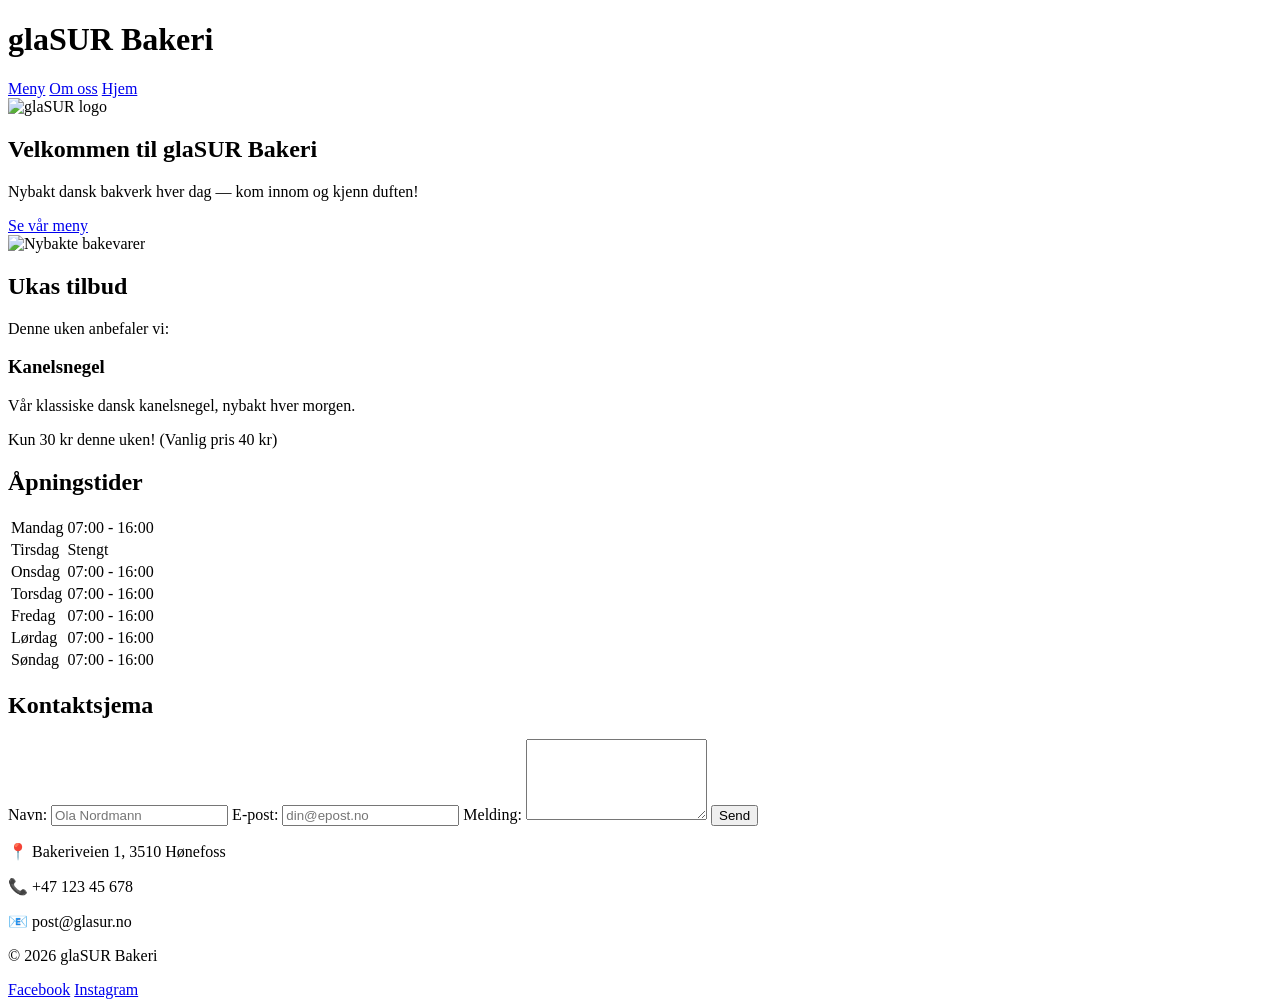
==== index.html @ 5b85337c "Add files via upload" ====
<!DOCTYPE html>
<html>
<head>
  <meta charset="UTF-8">
  <title>glaSUR</title>
  <link rel="stylesheet" href="CSS/style.css">
</head>
<body>
  <header>
  <h1>glaSUR Bakeri</h1>
  <nav>
    <a href="Meny.html">Meny</a>
    <a href="OmOss.html">Om oss</a>
    <a href="index.html">Hjem</a>
  </nav>
  </header>
  <main>
  <section class="hero">
  <img src="Bilder/glasur(1).png" alt="glaSUR logo">
  <h2>Velkommen til glaSUR Bakeri</h2>
  <p>Nybakt dansk bakverk hver dag — kom innom og kjenn duften!</p>
  <a href="Meny.html" class="knapp">Se vår meny</a>
</section>

<section class="forsidebilde">
  <img src="Bilder/glasur bakevarer.jpg" alt="Nybakte bakevarer">
</section>
  <h2>Ukas tilbud</h2>
  <p>Denne uken anbefaler vi:</p>
  
  <div class="tilbud-kort">
    <h3>Kanelsnegel</h3>
    <p>Vår klassiske dansk kanelsnegel, nybakt hver morgen.</p>
    <p class="pris">Kun 30 kr denne uken! (Vanlig pris 40 kr)</p>
  </div>
</section>
  <section>
  <h2>Åpningstider</h2>
  <table class="apningstider">
    <tr><td>Mandag</td><td>07:00 - 16:00</td></tr>
    <tr><td>Tirsdag</td><td>Stengt</td></tr>
    <tr><td>Onsdag</td><td>07:00 - 16:00</td></tr>
    <tr><td>Torsdag</td><td>07:00 - 16:00</td></tr>
    <tr><td>Fredag</td><td>07:00 - 16:00</td></tr>
    <tr><td>Lørdag</td><td>07:00 - 16:00</td></tr>
    <tr><td>Søndag</td><td>07:00 - 16:00</td></tr>
  </table>
</section>
    <section>
      <h2>Kontaktsjema</h2>
  <form action="https://formsubmit.co/oskar.aaserud@gmail.com" method="POST">
    <input type="hidden" name="_subject" value="Ny melding fra glaSUR-nettsiden">
    <input type="hidden" name="_captcha" value="false">

    <label for="navn">Navn:</label>
    <input type="text" id="navn" name="Navn" placeholder="Ola Nordmann" required>

    <label for="epost">E-post:</label>
    <input type="email" id="epost" name="E-post" placeholder="din@epost.no" required>

    <label for="melding">Melding:</label>
    <textarea id="melding" name="Melding" rows="5" required></textarea>

    <button type="submit">Send</button>
  </form>
    </section>
 </main>
 <footer>
  <p>📍 Bakeriveien 1, 3510 Hønefoss</p>
  <p>📞 +47 123 45 678</p>
  <p>📧 post@glasur.no</p>
  <p>© 2026 glaSUR Bakeri</p>
  <a href="https://facebook.com/glasur" target="_blank">Facebook</a>
<a href="https://instagram.com/glasur" target="_blank">Instagram</a>
</footer>
</body>
</html>
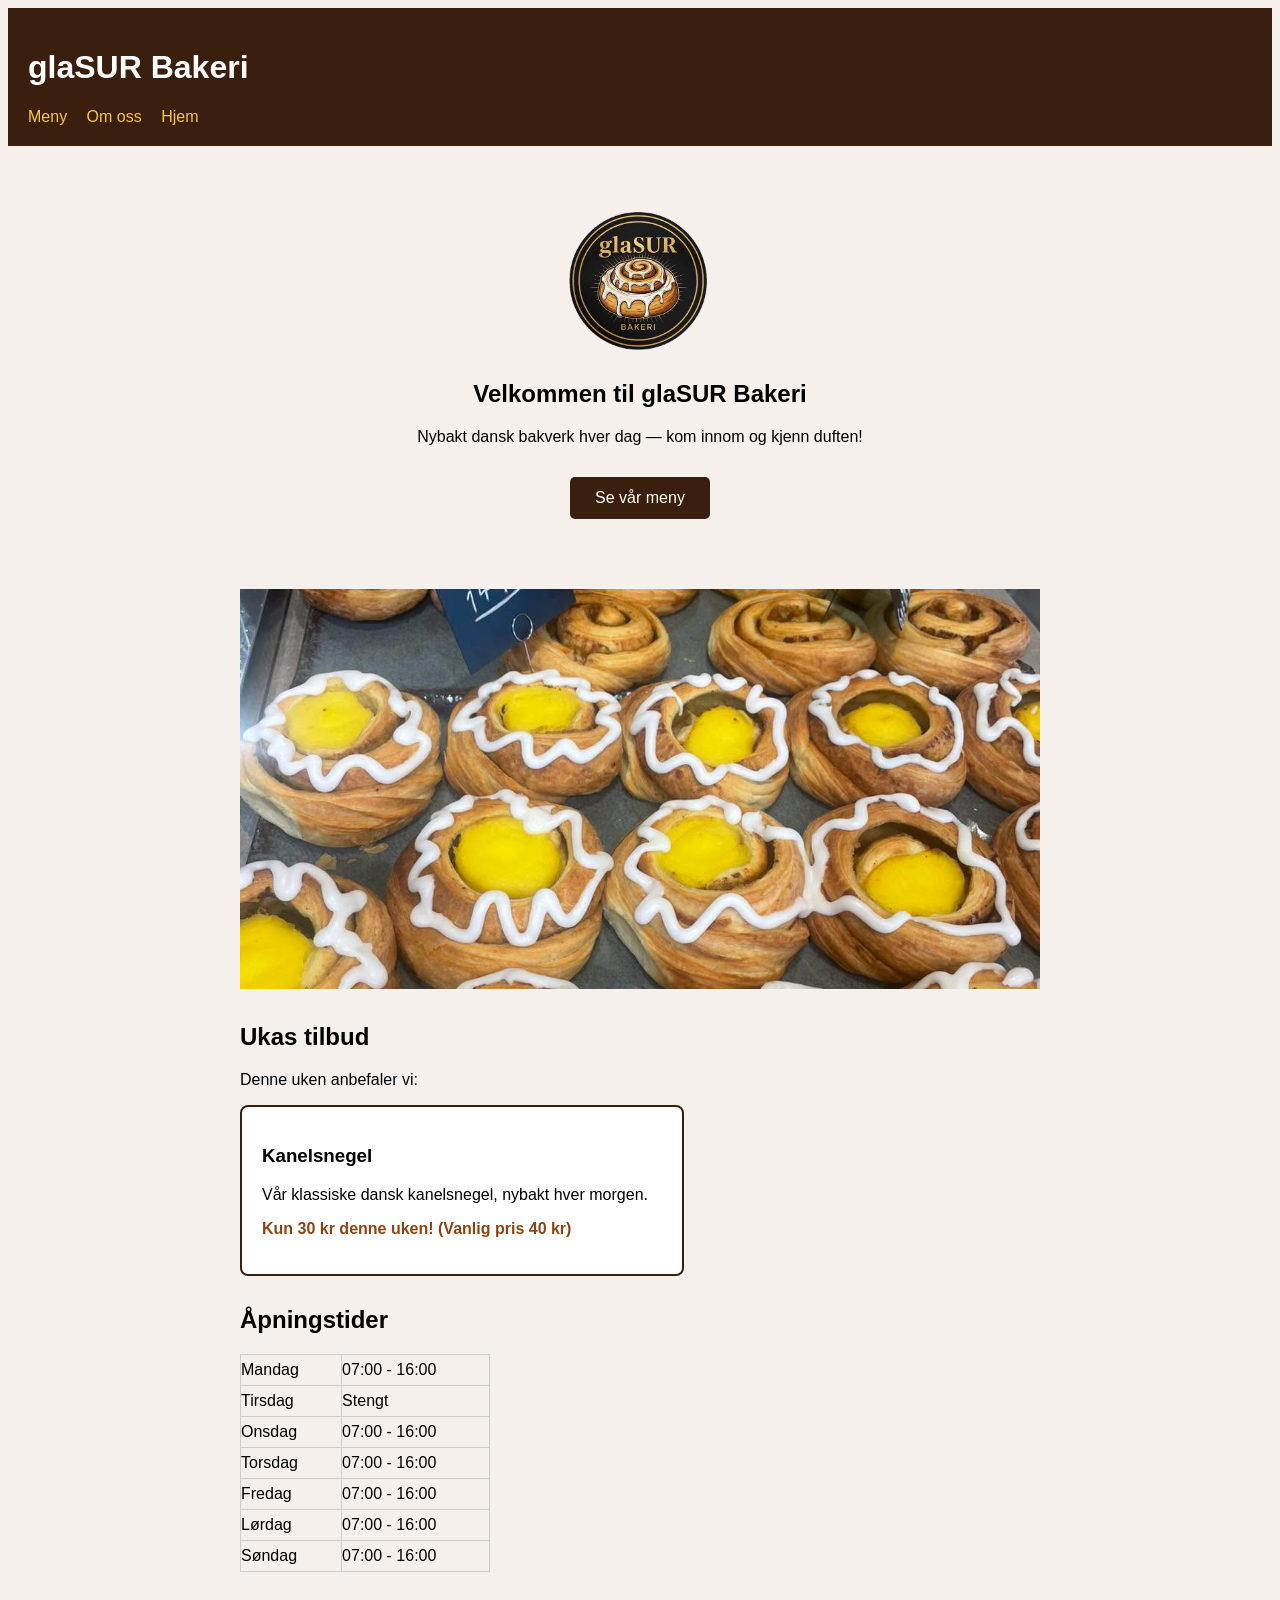
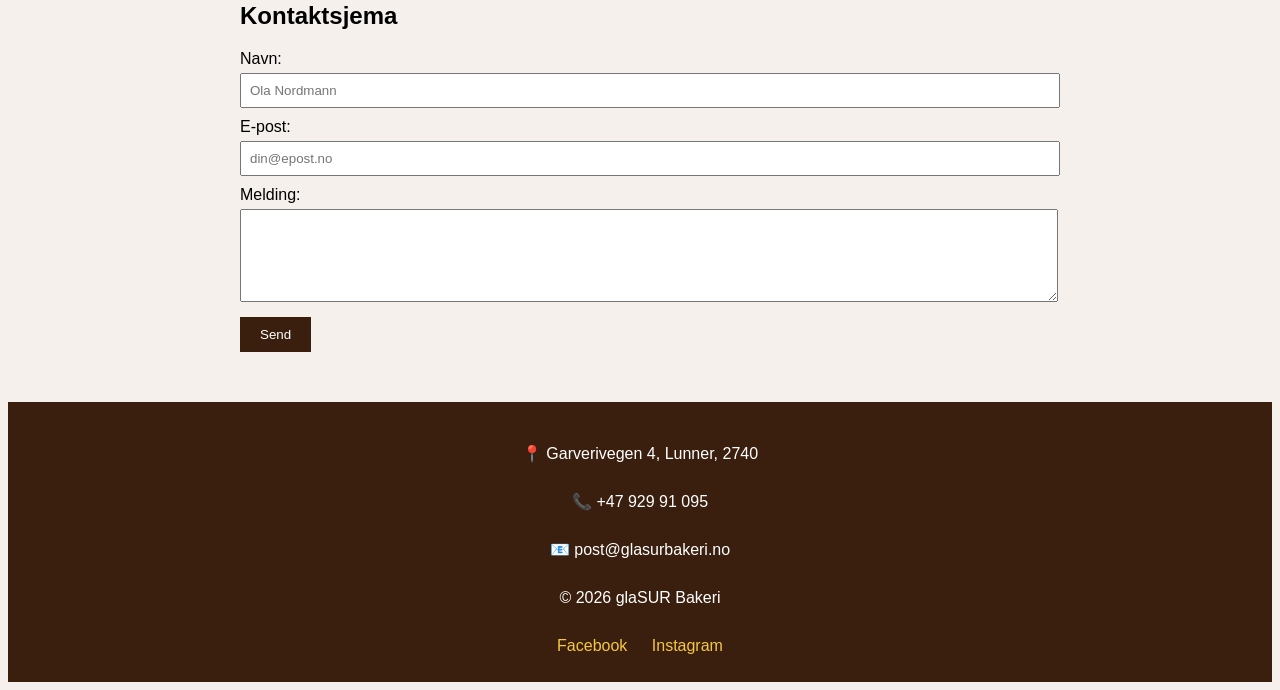
==== commit 0a8facae: "Fiks ugyldig HTML, legg til lang/meta description, rydd opp bildenavn Retter ubalanserte section-tag" ====
--- a/index.html
+++ b/index.html
@@ -1,7 +1,9 @@
 <!DOCTYPE html>
-<html>
+<html lang="no">
 <head>
   <meta charset="UTF-8">
+  <meta name="viewport" content="width=device-width, initial-scale=1.0">
+  <meta name="description" content="glaSUR Bakeri i Lunner tilbyr nybakt dansk bakverk hver dag. Se vår meny, ukas tilbud og åpningstider.">
   <title>glaSUR</title>
   <link rel="stylesheet" href="CSS/style.css">
 </head>
@@ -16,18 +18,20 @@
   </header>
   <main>
   <section class="hero">
-  <img src="Bilder/glasur(1).png" alt="glaSUR logo">
+  <img src="Bilder/glasur-logo.png" alt="glaSUR logo">
   <h2>Velkommen til glaSUR Bakeri</h2>
   <p>Nybakt dansk bakverk hver dag — kom innom og kjenn duften!</p>
   <a href="Meny.html" class="knapp">Se vår meny</a>
 </section>
 
 <section class="forsidebilde">
-  <img src="Bilder/glasur bakevarer.jpg" alt="Nybakte bakevarer">
+  <img src="Bilder/glasur-bakevarer.jpg" alt="Nybakte bakevarer">
 </section>
+
+<section>
   <h2>Ukas tilbud</h2>
   <p>Denne uken anbefaler vi:</p>
-  
+
   <div class="tilbud-kort">
     <h3>Kanelsnegel</h3>
     <p>Vår klassiske dansk kanelsnegel, nybakt hver morgen.</p>
@@ -37,13 +41,13 @@
   <section>
   <h2>Åpningstider</h2>
   <table class="apningstider">
-    <tr><td>Mandag</td><td>07:00 - 16:00</td></tr>
-    <tr><td>Tirsdag</td><td>Stengt</td></tr>
-    <tr><td>Onsdag</td><td>07:00 - 16:00</td></tr>
-    <tr><td>Torsdag</td><td>07:00 - 16:00</td></tr>
-    <tr><td>Fredag</td><td>07:00 - 16:00</td></tr>
-    <tr><td>Lørdag</td><td>07:00 - 16:00</td></tr>
-    <tr><td>Søndag</td><td>07:00 - 16:00</td></tr>
+    <tr><th scope="row">Mandag</th><td>07:00 - 16:00</td></tr>
+    <tr><th scope="row">Tirsdag</th><td>Stengt</td></tr>
+    <tr><th scope="row">Onsdag</th><td>07:00 - 16:00</td></tr>
+    <tr><th scope="row">Torsdag</th><td>07:00 - 16:00</td></tr>
+    <tr><th scope="row">Fredag</th><td>07:00 - 16:00</td></tr>
+    <tr><th scope="row">Lørdag</th><td>07:00 - 16:00</td></tr>
+    <tr><th scope="row">Søndag</th><td>07:00 - 16:00</td></tr>
   </table>
 </section>
     <section>
@@ -51,6 +55,7 @@
   <form action="https://formsubmit.co/oskar.aaserud@gmail.com" method="POST">
     <input type="hidden" name="_subject" value="Ny melding fra glaSUR-nettsiden">
     <input type="hidden" name="_captcha" value="false">
+    <input type="hidden" name="_next" value="https://oskaraaserud-dev.github.io/glasur/takk.html">
 
     <label for="navn">Navn:</label>
     <input type="text" id="navn" name="Navn" placeholder="Ola Nordmann" required>
@@ -66,9 +71,9 @@
     </section>
  </main>
  <footer>
-  <p>📍 Bakeriveien 1, 3510 Hønefoss</p>
-  <p>📞 +47 123 45 678</p>
-  <p>📧 post@glasur.no</p>
+  <p>📍 Garverivegen 4, Lunner, 2740</p>
+  <p>📞 +47 929 91 095</p>
+  <p>📧 post@glasurbakeri.no</p>
   <p>© 2026 glaSUR Bakeri</p>
   <a href="https://facebook.com/glasur" target="_blank">Facebook</a>
 <a href="https://instagram.com/glasur" target="_blank">Instagram</a>
--- a/CSS/style.css
+++ b/CSS/style.css
@@ -0,0 +1,214 @@
+body {
+    background-color: #f5f0eb;
+    font-family: Arial, Helvetica, sans-serif;
+}
+
+h1 {
+    color: #8b4513
+}
+
+Header {
+    background-color: #3b1f0e;
+    color: white;
+    padding: 20px;
+}
+
+h1 {
+    color: white;
+}
+
+nav a {
+    color: #f5c842;
+    margin-right: 15px;
+    text-decoration: none;
+}
+
+main {
+    max-width: 800px;
+    margin: 0 auto;
+    padding: 20px;
+}
+
+table {
+    width: 100%;
+    border-collapse: collapse;
+}
+
+th, td {
+    border: 1px solid #ccc;
+    padding: 8px;
+    text-align: left;
+}
+
+th {
+    background-color: #3b1f0e;
+    color: white;
+}
+
+footer {
+    background-color: #3b1f0e;
+    color: white;
+    text-align: center;
+    padding: 15px;
+}
+
+section {
+    margin-bottom: 30px;
+}
+
+label {
+    display: block;
+    margin-top: 10px;
+}
+
+input, textarea {
+    display: block;
+    width: 100%;
+    padding: 8px;
+    margin-top: 5px;
+}
+
+button {
+    margin-top: 15px;
+    padding: 10px 20px;
+    background-color: #3b1f0e;
+    color: white;
+    border: none;
+    cursor: pointer;
+}
+
+a {
+    color: #f5c842;
+    text-decoration: none;
+}
+
+.tilbud-kort {
+  background-color: white;
+  border: 2px solid #3b1f0e;
+  border-radius: 8px;
+  padding: 20px;
+  max-width: 400px;
+}
+
+.pris {
+  color: #8B4513;
+  font-weight: bold;
+}
+
+.hero {
+  text-align: center;
+  padding: 40px 20px;
+}
+
+.hero img {
+  width: 150px;
+}
+
+.knapp {
+  display: inline-block;
+  margin-top: 15px;
+  padding: 12px 25px;
+  background-color: #3b1f0e;
+  color: white;
+  text-decoration: none;
+  border-radius: 5px;
+}
+
+.knapp:hover {
+  background-color: #8B4513;
+}
+
+.apningstider {
+  width: auto;
+  min-width: 250px;
+}
+
+.apningstider td,
+.apningstider th {
+  padding: 6px 20px 6px 0;
+  background-color: transparent;
+  color: inherit;
+  font-weight: normal;
+  text-align: left;
+}
+
+header {
+  position: sticky;
+  top: 0;
+  z-index: 100;
+}
+
+footer {
+  background-color: #3b1f0e;
+  color: white;
+  text-align: center;
+  padding: 20px;
+  line-height: 2;
+}
+
+footer a {
+  color: #f5c842;
+  text-decoration: none;
+  margin: 0 10px;
+}
+
+.forsidebilde img {
+  width: 100%;
+  max-height: 400px;
+  object-fit: cover;
+}
+
+.omoss-bilde {
+  width: 100%;
+  max-height: 350px;
+  object-fit: cover;
+  border-radius: 8px;
+  margin: 20px 0;
+}
+
+.meny-bilde {
+  width: 50px;
+  height: 50px;
+  object-fit: cover;
+  border-radius: 5px;
+  vertical-align: middle;
+  margin-right: 10px;
+}
+
+@media (max-width: 600px) {
+  input, textarea {
+    width: 100%;
+    box-sizing: border-box;
+  }
+  
+  body {
+    font-size: 18px;
+  }
+
+  h1 {
+    font-size: 24px;
+  }
+
+  h2 {
+    font-size: 22px;
+  }
+
+  h3 {
+    font-size: 20px;
+  }
+
+  .knapp {
+    padding: 15px 30px;
+    font-size: 18px;
+  }
+
+  input, textarea {
+    font-size: 16px;
+    padding: 12px;
+  }
+
+  button {
+    font-size: 18px;
+    padding: 15px 25px;
+  }
+}
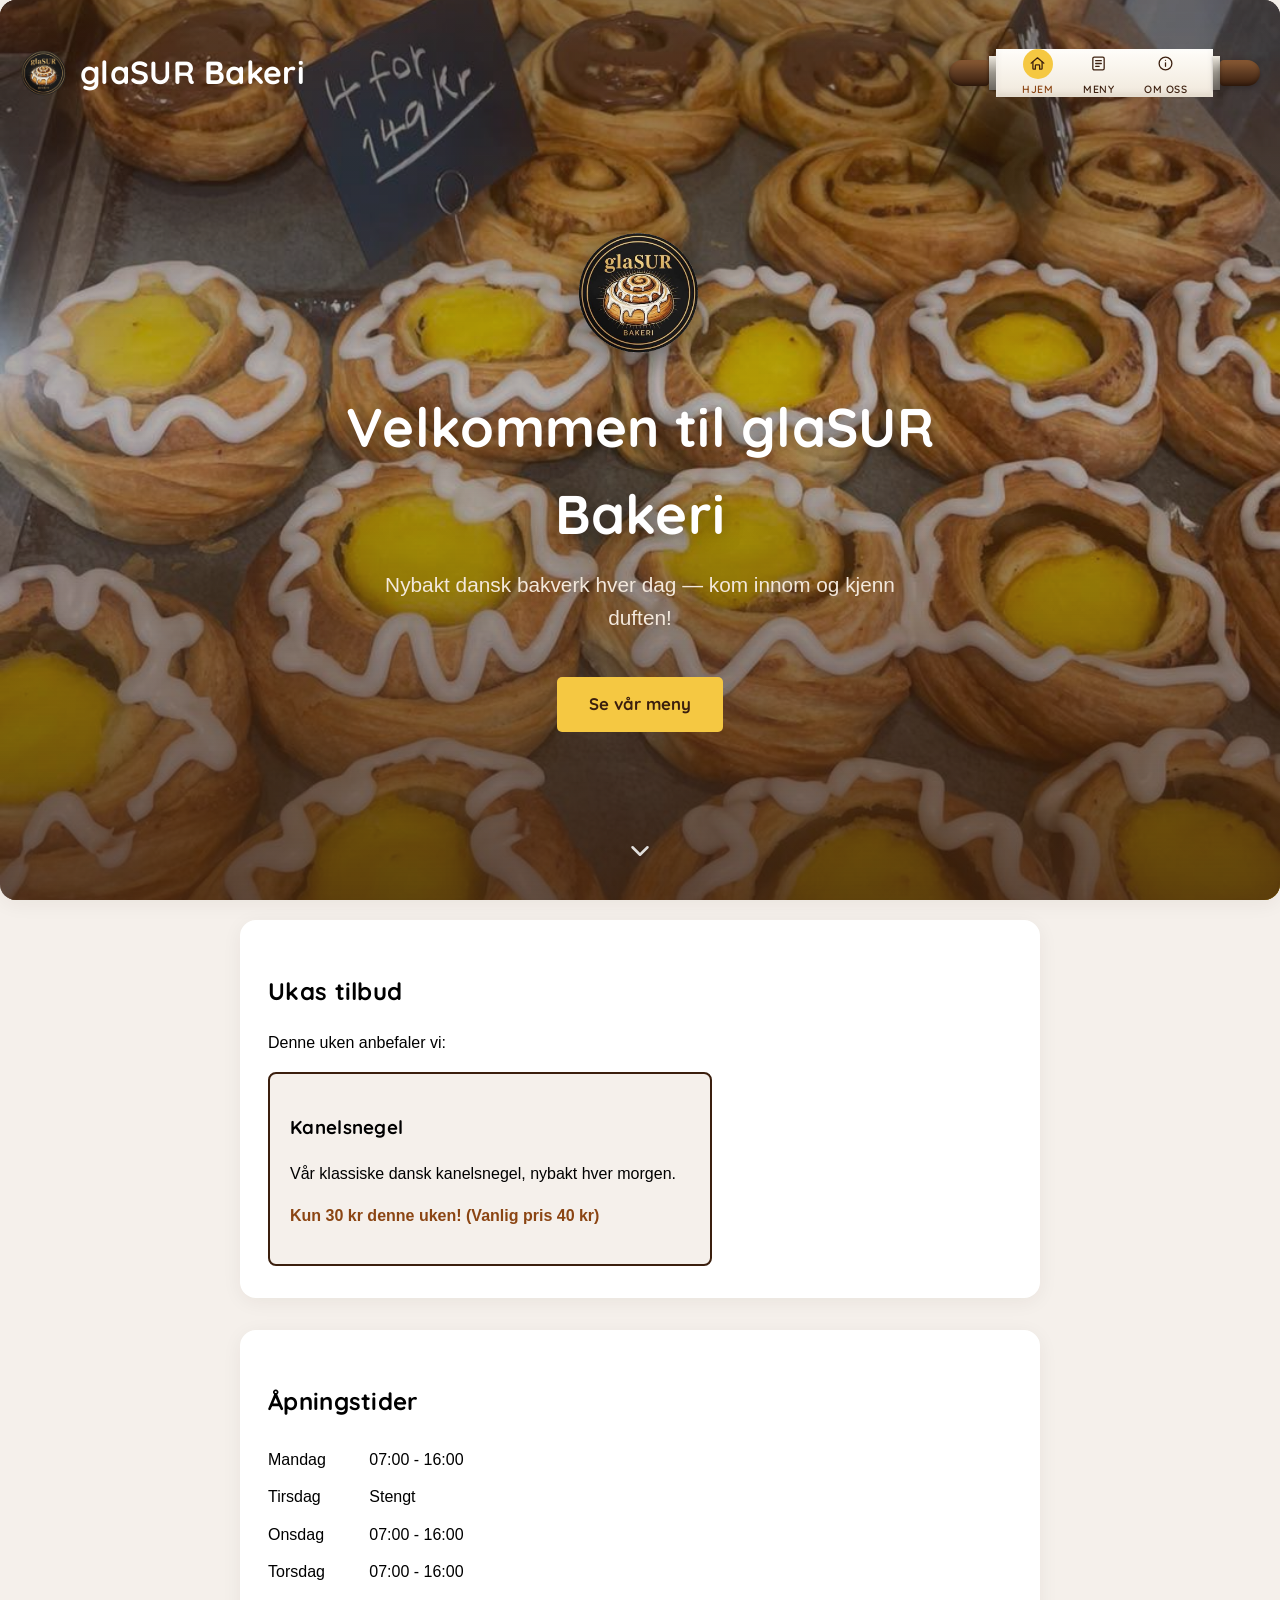
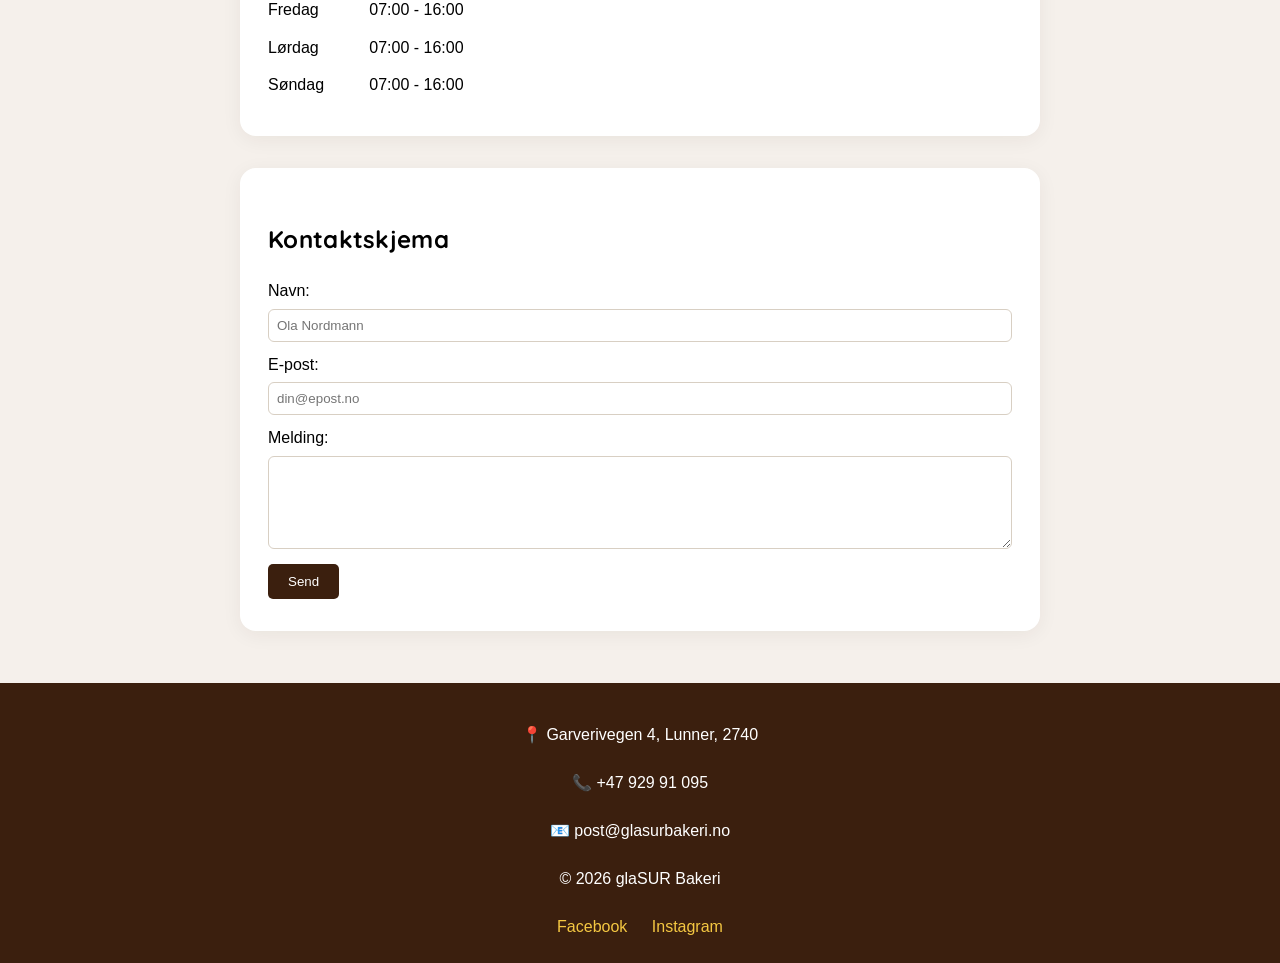
==== commit 93c24e5c: "Rediger forsiden med helskjerm-hero, scroll-animasjoner og kjevle-nav - Helskjerm-hero med Ken Burns" ====
--- a/index.html
+++ b/index.html
@@ -1,82 +1,121 @@
-<!DOCTYPE html>
-<html lang="no">
-<head>
-  <meta charset="UTF-8">
-  <meta name="viewport" content="width=device-width, initial-scale=1.0">
-  <meta name="description" content="glaSUR Bakeri i Lunner tilbyr nybakt dansk bakverk hver dag. Se vår meny, ukas tilbud og åpningstider.">
-  <title>glaSUR</title>
-  <link rel="stylesheet" href="CSS/style.css">
-</head>
-<body>
-  <header>
-  <h1>glaSUR Bakeri</h1>
-  <nav>
-    <a href="Meny.html">Meny</a>
-    <a href="OmOss.html">Om oss</a>
-    <a href="index.html">Hjem</a>
-  </nav>
-  </header>
-  <main>
-  <section class="hero">
-  <img src="Bilder/glasur-logo.png" alt="glaSUR logo">
-  <h2>Velkommen til glaSUR Bakeri</h2>
-  <p>Nybakt dansk bakverk hver dag — kom innom og kjenn duften!</p>
-  <a href="Meny.html" class="knapp">Se vår meny</a>
-</section>
-
-<section class="forsidebilde">
-  <img src="Bilder/glasur-bakevarer.jpg" alt="Nybakte bakevarer">
-</section>
-
-<section>
-  <h2>Ukas tilbud</h2>
-  <p>Denne uken anbefaler vi:</p>
-
-  <div class="tilbud-kort">
-    <h3>Kanelsnegel</h3>
-    <p>Vår klassiske dansk kanelsnegel, nybakt hver morgen.</p>
-    <p class="pris">Kun 30 kr denne uken! (Vanlig pris 40 kr)</p>
-  </div>
-</section>
-  <section>
-  <h2>Åpningstider</h2>
-  <table class="apningstider">
-    <tr><th scope="row">Mandag</th><td>07:00 - 16:00</td></tr>
-    <tr><th scope="row">Tirsdag</th><td>Stengt</td></tr>
-    <tr><th scope="row">Onsdag</th><td>07:00 - 16:00</td></tr>
-    <tr><th scope="row">Torsdag</th><td>07:00 - 16:00</td></tr>
-    <tr><th scope="row">Fredag</th><td>07:00 - 16:00</td></tr>
-    <tr><th scope="row">Lørdag</th><td>07:00 - 16:00</td></tr>
-    <tr><th scope="row">Søndag</th><td>07:00 - 16:00</td></tr>
-  </table>
-</section>
-    <section>
-      <h2>Kontaktsjema</h2>
-  <form action="https://formsubmit.co/oskar.aaserud@gmail.com" method="POST">
-    <input type="hidden" name="_subject" value="Ny melding fra glaSUR-nettsiden">
-    <input type="hidden" name="_captcha" value="false">
-    <input type="hidden" name="_next" value="https://oskaraaserud-dev.github.io/glasur/takk.html">
-
-    <label for="navn">Navn:</label>
-    <input type="text" id="navn" name="Navn" placeholder="Ola Nordmann" required>
-
-    <label for="epost">E-post:</label>
-    <input type="email" id="epost" name="E-post" placeholder="din@epost.no" required>
-
-    <label for="melding">Melding:</label>
-    <textarea id="melding" name="Melding" rows="5" required></textarea>
-
-    <button type="submit">Send</button>
-  </form>
-    </section>
- </main>
- <footer>
-  <p>📍 Garverivegen 4, Lunner, 2740</p>
-  <p>📞 +47 929 91 095</p>
-  <p>📧 post@glasurbakeri.no</p>
-  <p>© 2026 glaSUR Bakeri</p>
-  <a href="https://facebook.com/glasur" target="_blank">Facebook</a>
-<a href="https://instagram.com/glasur" target="_blank">Instagram</a>
-</footer>
-</body>
+<!DOCTYPE html>
+<html lang="no">
+<head>
+  <meta charset="UTF-8">
+  <meta name="viewport" content="width=device-width, initial-scale=1.0">
+  <meta name="description" content="glaSUR Bakeri i Lunner tilbyr nybakt dansk bakverk hver dag. Se vår meny, ukas tilbud og åpningstider.">
+  <title>glaSUR</title>
+  <link rel="icon" href="Bilder/glasur-logo.png" type="image/png">
+  <link rel="preconnect" href="https://fonts.googleapis.com">
+  <link rel="preconnect" href="https://fonts.gstatic.com" crossorigin>
+  <link href="https://fonts.googleapis.com/css2?family=Quicksand:wght@500;600;700&display=swap" rel="stylesheet">
+  <link rel="stylesheet" href="CSS/style.css">
+</head>
+<body>
+  <header class="over-hero">
+  <div class="brand">
+    <img src="Bilder/glasur-logo.png" alt="" class="header-logo">
+    <h1>glaSUR Bakeri</h1>
+  </div>
+
+  <nav class="kjevle-nav" aria-label="Hovednavigasjon">
+    <span class="kjevle-handle" aria-hidden="true"></span>
+    <span class="kjevle-ring" aria-hidden="true"></span>
+    <ul class="kjevle-list">
+      <li>
+        <a href="index.html" class="kjevle-link" aria-current="page">
+          <span class="kjevle-icon-wrap">
+            <svg viewBox="0 0 24 24" fill="none" stroke="currentColor" stroke-width="1.8" stroke-linecap="round" stroke-linejoin="round" aria-hidden="true"><path d="M3 11.5 12 4l9 7.5"/><path d="M5.5 10v9a1 1 0 0 0 1 1H9v-5a1 1 0 0 1 1-1h4a1 1 0 0 1 1 1v5h2.5a1 1 0 0 0 1-1v-9"/></svg>
+          </span>
+          <span class="kjevle-label">Hjem</span>
+        </a>
+      </li>
+      <li>
+        <a href="Meny.html" class="kjevle-link">
+          <span class="kjevle-icon-wrap">
+            <svg viewBox="0 0 24 24" fill="none" stroke="currentColor" stroke-width="1.8" stroke-linecap="round" stroke-linejoin="round" aria-hidden="true"><rect x="4" y="3" width="16" height="18" rx="2"/><path d="M8 8h8M8 12h8M8 16h5"/></svg>
+          </span>
+          <span class="kjevle-label">Meny</span>
+        </a>
+      </li>
+      <li>
+        <a href="OmOss.html" class="kjevle-link">
+          <span class="kjevle-icon-wrap">
+            <svg viewBox="0 0 24 24" fill="none" stroke="currentColor" stroke-width="1.8" stroke-linecap="round" stroke-linejoin="round" aria-hidden="true"><circle cx="12" cy="12" r="9"/><line x1="12" y1="11" x2="12" y2="16"/><circle cx="12" cy="7.5" r="0.9" fill="currentColor" stroke="none"/></svg>
+          </span>
+          <span class="kjevle-label">Om oss</span>
+        </a>
+      </li>
+    </ul>
+    <span class="kjevle-ring" aria-hidden="true"></span>
+    <span class="kjevle-handle" aria-hidden="true"></span>
+  </nav>
+  </header>
+
+  <section class="hero-full">
+    <div class="hero-full__bg" aria-hidden="true"></div>
+    <div class="hero-full__content">
+      <img src="Bilder/glasur-logo.png" alt="glaSUR logo" class="hero-full__logo reveal is-visible">
+      <h2 class="reveal is-visible reveal-delay-1">Velkommen til glaSUR Bakeri</h2>
+      <p class="reveal is-visible reveal-delay-2">Nybakt dansk bakverk hver dag — kom innom og kjenn duften!</p>
+      <a href="Meny.html" class="knapp reveal is-visible reveal-delay-3">Se vår meny</a>
+    </div>
+    <a href="#innhold" class="scroll-hint" aria-label="Bla ned">
+      <svg viewBox="0 0 24 24" fill="none" stroke="currentColor" stroke-width="2" stroke-linecap="round" stroke-linejoin="round" aria-hidden="true"><polyline points="6 9 12 15 18 9"/></svg>
+    </a>
+  </section>
+
+  <main id="innhold">
+  <section class="reveal">
+  <h2>Ukas tilbud</h2>
+  <p>Denne uken anbefaler vi:</p>
+
+  <div class="tilbud-kort">
+    <h3>Kanelsnegel</h3>
+    <p>Vår klassiske dansk kanelsnegel, nybakt hver morgen.</p>
+    <p class="pris">Kun 30 kr denne uken! (Vanlig pris 40 kr)</p>
+  </div>
+</section>
+  <section class="reveal">
+  <h2>Åpningstider</h2>
+  <table class="apningstider">
+    <tr><th scope="row">Mandag</th><td>07:00 - 16:00</td></tr>
+    <tr><th scope="row">Tirsdag</th><td>Stengt</td></tr>
+    <tr><th scope="row">Onsdag</th><td>07:00 - 16:00</td></tr>
+    <tr><th scope="row">Torsdag</th><td>07:00 - 16:00</td></tr>
+    <tr><th scope="row">Fredag</th><td>07:00 - 16:00</td></tr>
+    <tr><th scope="row">Lørdag</th><td>07:00 - 16:00</td></tr>
+    <tr><th scope="row">Søndag</th><td>07:00 - 16:00</td></tr>
+  </table>
+</section>
+    <section class="reveal">
+      <h2>Kontaktskjema</h2>
+  <form action="https://formsubmit.co/oskar@aaserudweb.no" method="POST">
+    <input type="hidden" name="_subject" value="Ny melding fra glaSUR-nettsiden">
+    <input type="hidden" name="_captcha" value="false">
+    <input type="hidden" name="_next" value="https://oskaraaserud-dev.github.io/glasur/takk.html">
+
+    <label for="navn">Navn:</label>
+    <input type="text" id="navn" name="Navn" placeholder="Ola Nordmann" required>
+
+    <label for="epost">E-post:</label>
+    <input type="email" id="epost" name="E-post" placeholder="din@epost.no" required>
+
+    <label for="melding">Melding:</label>
+    <textarea id="melding" name="Melding" rows="5" required></textarea>
+
+    <button type="submit">Send</button>
+  </form>
+    </section>
+ </main>
+ <footer>
+  <p><span aria-hidden="true">📍</span> <span class="sr-only">Adresse:</span> Garverivegen 4, Lunner, 2740</p>
+  <p><span aria-hidden="true">📞</span> <span class="sr-only">Telefon:</span> +47 929 91 095</p>
+  <p><span aria-hidden="true">📧</span> <span class="sr-only">E-post:</span> post@glasurbakeri.no</p>
+  <p>© 2026 glaSUR Bakeri</p>
+  <a href="https://www.facebook.com/profile.php?id=61575648731493" target="_blank" rel="noopener noreferrer">Facebook</a>
+<a href="https://www.instagram.com/glasur.bakeri/" target="_blank" rel="noopener noreferrer">Instagram</a>
+</footer>
+  <script src="JS/main.js"></script>
+</body>
 </html>
--- a/CSS/style.css
+++ b/CSS/style.css
@@ -1,26 +1,155 @@
+html {
+    scroll-behavior: smooth;
+}
+
 body {
+    margin: 0;
     background-color: #f5f0eb;
-    font-family: Arial, Helvetica, sans-serif;
+    font-family: 'Segoe UI', Roboto, Helvetica, Arial, sans-serif;
+    line-height: 1.6;
+}
+
+h1, h2, h3 {
+    font-family: 'Quicksand', 'Segoe UI', sans-serif;
+    letter-spacing: 0.3px;
 }
 
 h1 {
-    color: #8b4513
-}
-
-Header {
+    color: white;
+}
+
+header {
     background-color: #3b1f0e;
     color: white;
     padding: 20px;
-}
-
-h1 {
-    color: white;
-}
-
-nav a {
-    color: #f5c842;
-    margin-right: 15px;
+    box-shadow: 0 2px 10px rgba(0, 0, 0, 0.15);
+    position: sticky;
+    top: 0;
+    z-index: 100;
+    display: flex;
+    flex-wrap: wrap;
+    align-items: center;
+    gap: 14px 20px;
+    transition: background-color 0.35s ease, box-shadow 0.35s ease, padding 0.35s ease;
+}
+
+/* Gjennomsiktig header som ligger over helskjerm-heroen */
+header.over-hero {
+    position: fixed;
+    left: 0;
+    right: 0;
+    background-color: transparent;
+    box-shadow: none;
+    padding-top: 26px;
+    padding-bottom: 26px;
+}
+
+header.over-hero.is-solid {
+    background-color: #3b1f0e;
+    box-shadow: 0 2px 10px rgba(0, 0, 0, 0.15);
+    padding-top: 14px;
+    padding-bottom: 14px;
+}
+
+.brand {
+    display: flex;
+    align-items: center;
+    gap: 12px;
+}
+
+.header-logo {
+    width: 48px;
+    height: 48px;
+    border-radius: 50%;
+    object-fit: cover;
+}
+
+.kjevle-nav {
+    display: flex;
+    align-items: center;
+    margin-left: auto;
+}
+
+.kjevle-handle {
+    width: 40px;
+    height: 26px;
+    background: linear-gradient(180deg, #8a5a34, #5a3820 55%, #3b1f0e);
+    box-shadow: inset 0 -2px 4px rgba(0, 0, 0, 0.3), 0 2px 6px rgba(0, 0, 0, 0.25);
+    flex-shrink: 0;
+}
+
+.kjevle-handle:first-child {
+    border-radius: 13px 4px 4px 13px;
+}
+
+.kjevle-handle:last-child {
+    border-radius: 4px 13px 13px 4px;
+}
+
+.kjevle-ring {
+    width: 7px;
+    height: 34px;
+    background: linear-gradient(180deg, #ece7dd, #9a958c 50%, #6b6660);
+    box-shadow: 0 1px 3px rgba(0, 0, 0, 0.3);
+    flex-shrink: 0;
+}
+
+.kjevle-list {
+    list-style: none;
+    margin: 0;
+    padding: 0 26px;
+    height: 48px;
+    background: linear-gradient(180deg, #fffdf9, #f0e8db);
+    box-shadow: inset 0 2px 4px rgba(255, 255, 255, 0.6), inset 0 -3px 6px rgba(59, 31, 14, 0.1);
+    display: flex;
+    flex-direction: row;
+    align-items: center;
+    justify-content: center;
+    gap: 30px;
+    flex-shrink: 0;
+}
+
+.kjevle-link {
+    display: flex;
+    flex-direction: column;
+    align-items: center;
+    gap: 2px;
+    color: #3b1f0e;
     text-decoration: none;
+    font-family: 'Quicksand', 'Segoe UI', sans-serif;
+    font-size: 10.5px;
+    font-weight: 600;
+    letter-spacing: 0.5px;
+    text-transform: uppercase;
+}
+
+.kjevle-icon-wrap {
+    display: flex;
+    align-items: center;
+    justify-content: center;
+    width: 30px;
+    height: 30px;
+    border-radius: 50%;
+    background: transparent;
+    transition: background-color 0.2s ease, transform 0.2s ease;
+}
+
+.kjevle-icon-wrap svg {
+    width: 17px;
+    height: 17px;
+}
+
+.kjevle-link:hover .kjevle-icon-wrap {
+    background: #f5f0eb;
+    transform: translateY(-2px);
+}
+
+.kjevle-link[aria-current="page"] .kjevle-icon-wrap {
+    background: #f5c842;
+}
+
+.kjevle-link[aria-current="page"] .kjevle-label {
+    color: #8B4513;
 }
 
 main {
@@ -35,7 +164,7 @@
 }
 
 th, td {
-    border: 1px solid #ccc;
+    border: 1px solid #e6ddd2;
     padding: 8px;
     text-align: left;
 }
@@ -43,17 +172,38 @@
 th {
     background-color: #3b1f0e;
     color: white;
+}
+
+tbody tr:hover td {
+    background-color: #f5f0eb;
 }
 
 footer {
     background-color: #3b1f0e;
     color: white;
     text-align: center;
-    padding: 15px;
+    padding: 20px;
+    line-height: 2;
 }
 
 section {
-    margin-bottom: 30px;
+    margin-bottom: 32px;
+    background-color: #ffffff;
+    border-radius: 16px;
+    padding: 32px 28px;
+    box-shadow: 0 4px 20px rgba(59, 31, 14, 0.06);
+}
+
+section.hero,
+section.forsidebilde {
+    background-color: transparent;
+    box-shadow: none;
+    border-radius: 0;
+    padding: 0;
+}
+
+section.hero {
+    padding: 40px 20px;
 }
 
 label {
@@ -64,8 +214,31 @@
 input, textarea {
     display: block;
     width: 100%;
+    box-sizing: border-box;
     padding: 8px;
     margin-top: 5px;
+    border: 1px solid #d8cfc3;
+    border-radius: 6px;
+    font-family: inherit;
+    transition: border-color 0.2s ease, box-shadow 0.2s ease;
+}
+
+.sr-only {
+    position: absolute;
+    width: 1px;
+    height: 1px;
+    padding: 0;
+    margin: -1px;
+    overflow: hidden;
+    clip: rect(0, 0, 0, 0);
+    white-space: nowrap;
+    border: 0;
+}
+
+input:focus, textarea:focus {
+    outline: none;
+    border-color: #8B4513;
+    box-shadow: 0 0 0 3px rgba(139, 69, 19, 0.15);
 }
 
 button {
@@ -74,16 +247,25 @@
     background-color: #3b1f0e;
     color: white;
     border: none;
+    border-radius: 5px;
     cursor: pointer;
+    transition: background-color 0.2s ease, transform 0.2s ease, box-shadow 0.2s ease;
+}
+
+button:hover {
+    background-color: #8B4513;
+    transform: translateY(-2px);
+    box-shadow: 0 4px 12px rgba(0, 0, 0, 0.2);
 }
 
 a {
     color: #f5c842;
     text-decoration: none;
+    transition: color 0.2s ease, opacity 0.2s ease;
 }
 
 .tilbud-kort {
-  background-color: white;
+  background-color: #f5f0eb;
   border: 2px solid #3b1f0e;
   border-radius: 8px;
   padding: 20px;
@@ -97,11 +279,131 @@
 
 .hero {
   text-align: center;
-  padding: 40px 20px;
 }
 
 .hero img {
   width: 150px;
+  filter: drop-shadow(0 4px 10px rgba(0, 0, 0, 0.15));
+}
+
+/* ---- Helskjerm-hero ---- */
+.hero-full {
+  position: relative;
+  min-height: 100vh;
+  min-height: 100svh;
+  margin: 0;
+  padding: 0;
+  display: flex;
+  align-items: center;
+  justify-content: center;
+  text-align: center;
+  overflow: hidden;
+  background: #3b1f0e;
+}
+
+.hero-full__bg {
+  position: absolute;
+  inset: 0;
+  background-image: url('../Bilder/glasur-bakevarer.jpg');
+  background-size: cover;
+  background-position: center;
+  transform: scale(1.12);
+  animation: heroZoom 14s ease-out forwards;
+}
+
+@keyframes heroZoom {
+  to { transform: scale(1); }
+}
+
+.hero-full::after {
+  content: "";
+  position: absolute;
+  inset: 0;
+  background: linear-gradient(180deg, rgba(59, 31, 14, 0.55), rgba(59, 31, 14, 0.35) 45%, rgba(59, 31, 14, 0.8));
+}
+
+.hero-full__content {
+  position: relative;
+  z-index: 2;
+  color: #fff;
+  padding: 120px 24px 60px;
+  max-width: 720px;
+}
+
+.hero-full__logo {
+  width: 130px;
+  filter: drop-shadow(0 6px 16px rgba(0, 0, 0, 0.4));
+}
+
+.hero-full__content h2 {
+  font-size: clamp(2rem, 6vw, 3.4rem);
+  margin: 18px 0 10px;
+  color: #fff;
+  text-shadow: 0 2px 20px rgba(0, 0, 0, 0.4);
+}
+
+.hero-full__content p {
+  font-size: clamp(1rem, 2.4vw, 1.3rem);
+  margin: 0 auto 28px;
+  max-width: 520px;
+  color: #f3e8dc;
+}
+
+.hero-full .knapp {
+  background-color: #f5c842;
+  color: #3b1f0e;
+  font-weight: 700;
+  font-family: 'Quicksand', 'Segoe UI', sans-serif;
+  padding: 14px 32px;
+  font-size: 1.05rem;
+}
+
+.hero-full .knapp:hover {
+  background-color: #ffd966;
+  color: #3b1f0e;
+}
+
+/* Scroll-hint pil nederst i heroen */
+.scroll-hint {
+  position: absolute;
+  left: 50%;
+  bottom: 26px;
+  transform: translateX(-50%);
+  z-index: 2;
+  color: rgba(255, 255, 255, 0.85);
+  animation: bounce 1.8s ease-in-out infinite;
+}
+
+.scroll-hint svg {
+  width: 30px;
+  height: 30px;
+}
+
+@keyframes bounce {
+  0%, 100% { transform: translate(-50%, 0); }
+  50% { transform: translate(-50%, 10px); }
+}
+
+/* ---- Scroll-reveal animasjoner ---- */
+.reveal {
+  opacity: 0;
+  transform: translateY(40px);
+  transition: opacity 0.7s ease, transform 0.7s ease;
+}
+
+.reveal.is-visible {
+  opacity: 1;
+  transform: translateY(0);
+}
+
+.reveal-delay-1 { transition-delay: 0.12s; }
+.reveal-delay-2 { transition-delay: 0.24s; }
+.reveal-delay-3 { transition-delay: 0.36s; }
+
+@media (prefers-reduced-motion: reduce) {
+  .reveal { opacity: 1; transform: none; transition: none; }
+  .hero-full__bg { animation: none; transform: scale(1); }
+  .scroll-hint { animation: none; }
 }
 
 .knapp {
@@ -112,10 +414,14 @@
   color: white;
   text-decoration: none;
   border-radius: 5px;
+  transition: background-color 0.2s ease, transform 0.2s ease, box-shadow 0.2s ease;
 }
 
 .knapp:hover {
   background-color: #8B4513;
+  color: white;
+  transform: translateY(-2px);
+  box-shadow: 0 4px 12px rgba(0, 0, 0, 0.2);
 }
 
 .apningstider {
@@ -126,36 +432,38 @@
 .apningstider td,
 .apningstider th {
   padding: 6px 20px 6px 0;
+  border: none;
   background-color: transparent;
   color: inherit;
   font-weight: normal;
   text-align: left;
 }
 
-header {
-  position: sticky;
-  top: 0;
-  z-index: 100;
-}
-
-footer {
-  background-color: #3b1f0e;
-  color: white;
-  text-align: center;
-  padding: 20px;
-  line-height: 2;
-}
-
 footer a {
   color: #f5c842;
   text-decoration: none;
   margin: 0 10px;
 }
 
+footer a:hover {
+  opacity: 0.75;
+}
+
+main a {
+  color: #8B4513;
+  font-weight: 600;
+}
+
+main a:hover {
+  color: #3b1f0e;
+}
+
 .forsidebilde img {
   width: 100%;
   max-height: 400px;
   object-fit: cover;
+  border-radius: 8px;
+  box-shadow: 0 4px 14px rgba(0, 0, 0, 0.12);
 }
 
 .omoss-bilde {
@@ -163,6 +471,7 @@
   max-height: 350px;
   object-fit: cover;
   border-radius: 8px;
+  box-shadow: 0 4px 14px rgba(0, 0, 0, 0.12);
   margin: 20px 0;
 }
 
@@ -176,13 +485,69 @@
 }
 
 @media (max-width: 600px) {
-  input, textarea {
-    width: 100%;
-    box-sizing: border-box;
-  }
-  
   body {
     font-size: 18px;
+  }
+
+  section {
+    padding: 22px 18px;
+  }
+
+  /* Header: sentrer logo og kjevle når de brytes til hver sin linje */
+  header {
+    justify-content: center;
+    text-align: center;
+    padding: 16px;
+  }
+
+  .brand {
+    justify-content: center;
+    width: 100%;
+  }
+
+  .kjevle-nav {
+    margin-left: 0;
+  }
+
+  /* Litt mindre logo/tittel så headeren ikke blir for høy på mobil */
+  .header-logo {
+    width: 40px;
+    height: 40px;
+  }
+
+  /* Helskjerm-hero: gi innholdet plass under den todelte headeren */
+  .hero-full__content {
+    padding-top: 100px;
+  }
+
+  .kjevle-list {
+    height: 38px;
+    padding: 0 14px;
+    gap: 16px;
+  }
+
+  .kjevle-handle {
+    width: 26px;
+    height: 20px;
+  }
+
+  .kjevle-ring {
+    width: 5px;
+    height: 26px;
+  }
+
+  .kjevle-icon-wrap {
+    width: 26px;
+    height: 26px;
+  }
+
+  .kjevle-icon-wrap svg {
+    width: 14px;
+    height: 14px;
+  }
+
+  .kjevle-link {
+    font-size: 8.5px;
   }
 
   h1 {
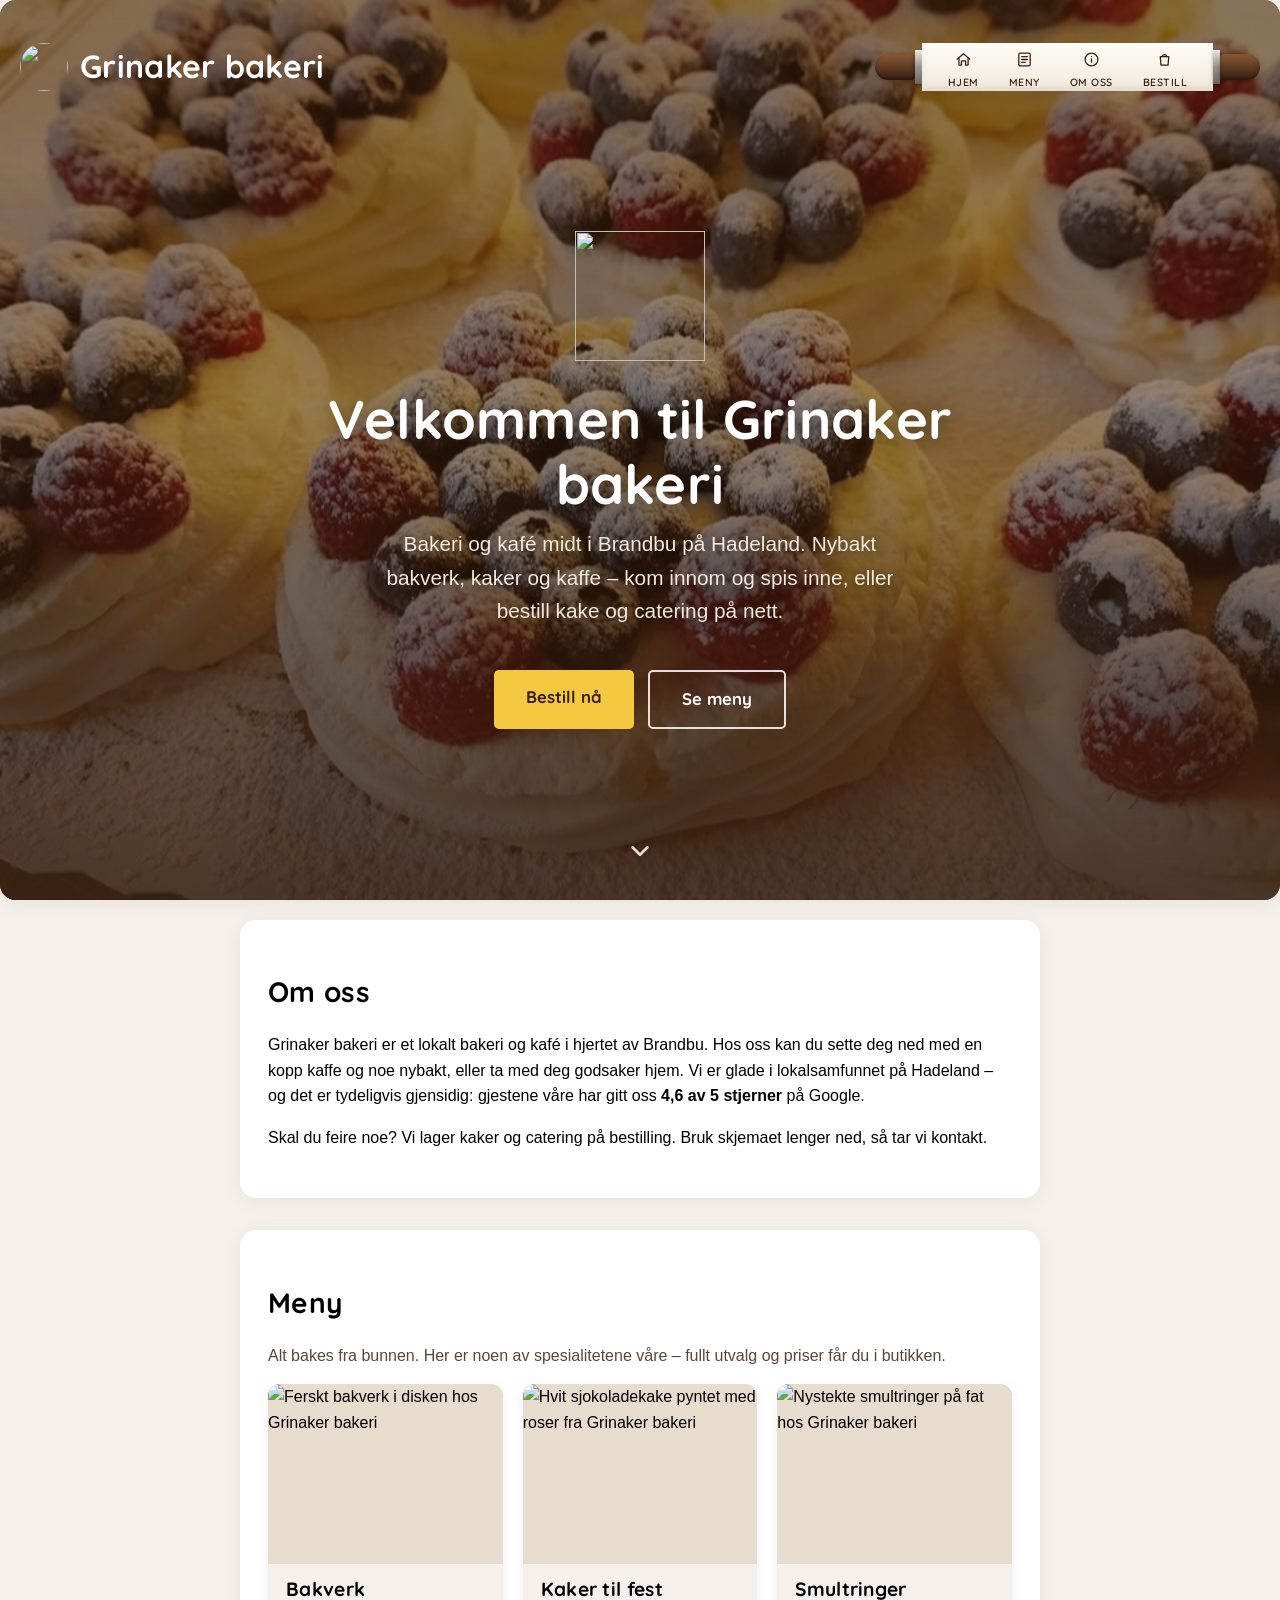
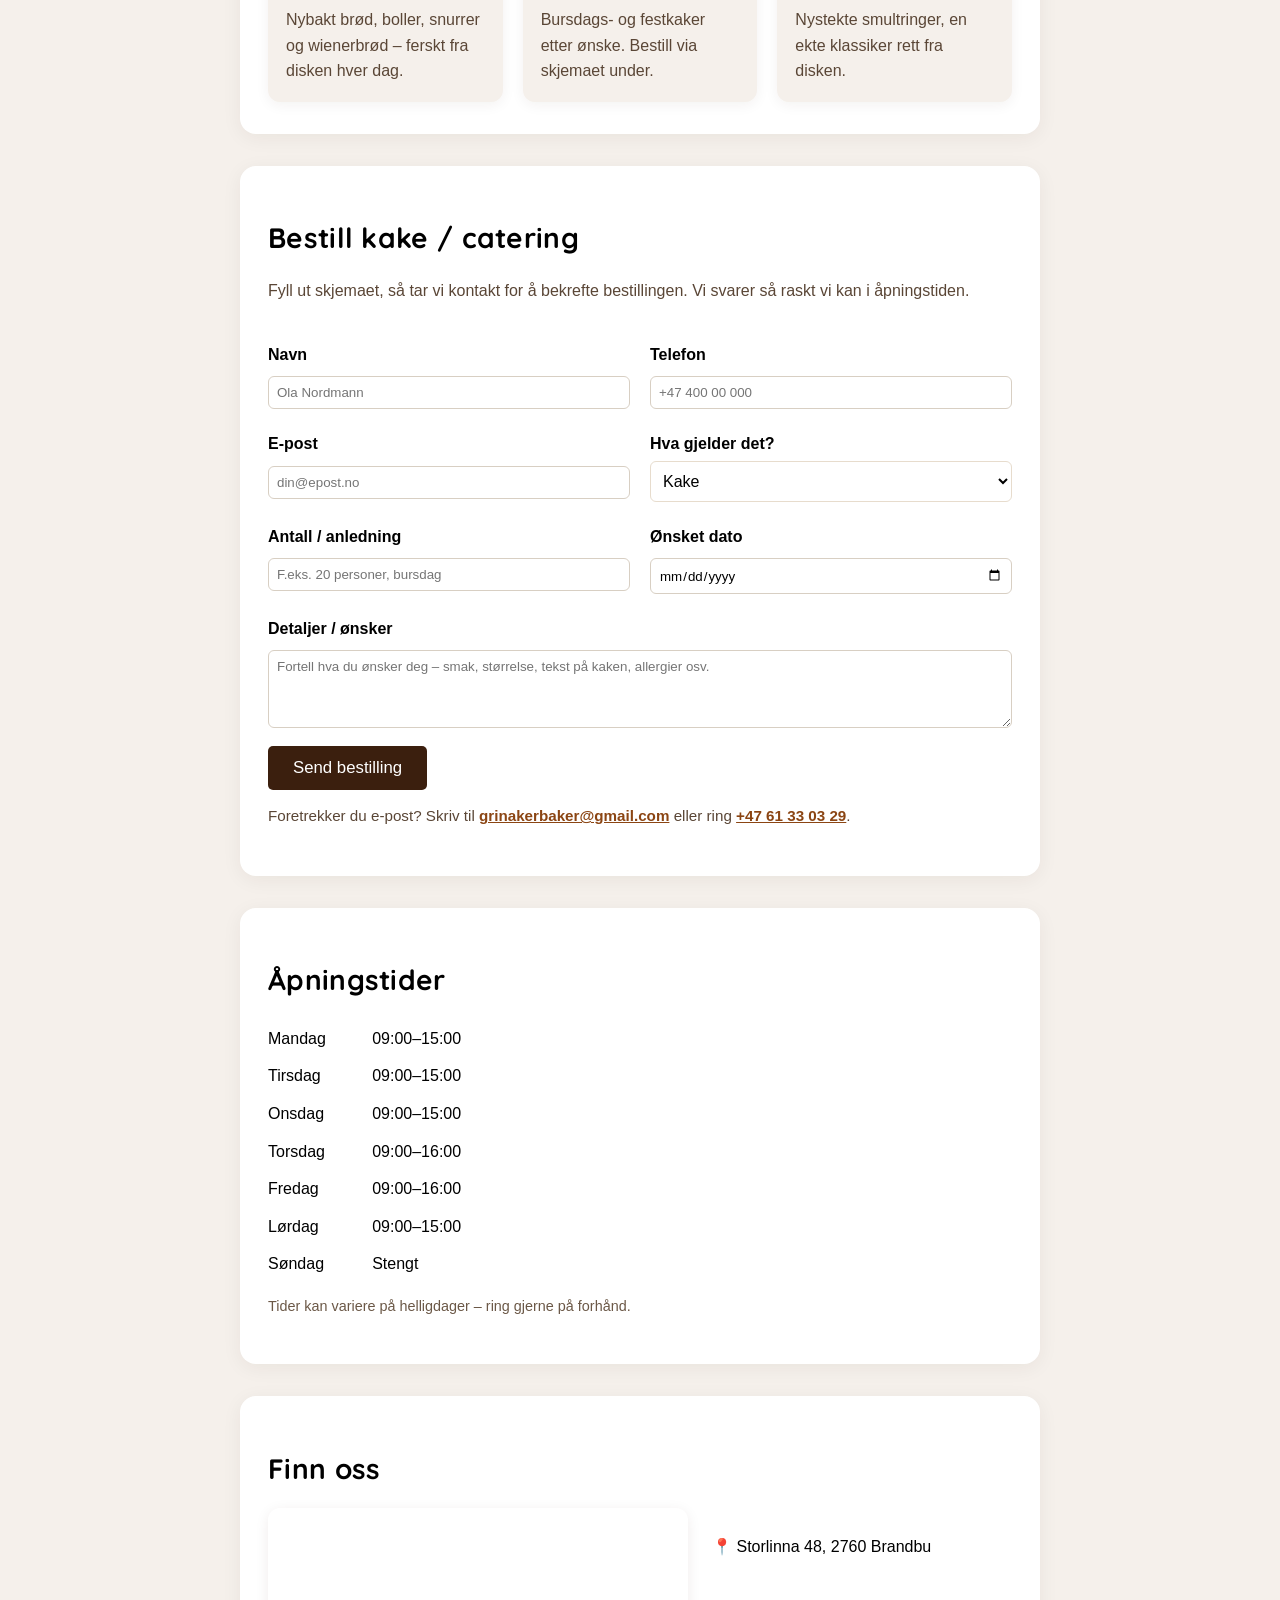
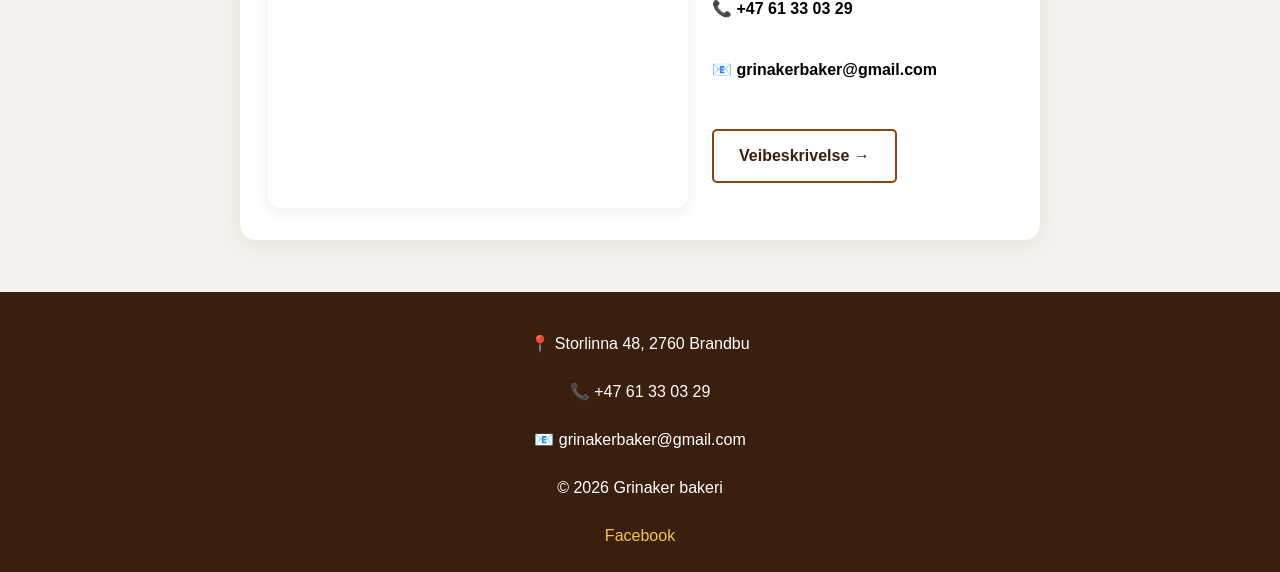
==== commit a938ad0d: "Komprimer hero-bildet til JPEG (1,5 MB -> 176 KB) Hero-bakgrunnen lastes umiddelbart (over folden), " ====
--- a/index.html
+++ b/index.html
@@ -1,29 +1,87 @@
 <!DOCTYPE html>
-<html lang="no">
+<html lang="nb">
 <head>
   <meta charset="UTF-8">
   <meta name="viewport" content="width=device-width, initial-scale=1.0">
-  <meta name="description" content="glaSUR Bakeri i Lunner tilbyr nybakt dansk bakverk hver dag. Se vår meny, ukas tilbud og åpningstider.">
-  <title>glaSUR</title>
-  <link rel="icon" href="Bilder/glasur-logo.png" type="image/png">
+  <meta name="description" content="Grinaker bakeri – bakeri og kafé i Brandbu på Hadeland. Nybakt bakverk, kaker og kaffe. Spis inne, eller forhåndsbestill kake og catering på nett.">
+  <title>Grinaker bakeri – Bakeri og kafé i Brandbu, Hadeland</title>
+  <link rel="canonical" href="https://oskaraaserud-dev.github.io/generisk_bakeri/">
+  <link rel="icon" href="Bilder/logo.svg" type="image/svg+xml">
   <link rel="preconnect" href="https://fonts.googleapis.com">
   <link rel="preconnect" href="https://fonts.gstatic.com" crossorigin>
   <link href="https://fonts.googleapis.com/css2?family=Quicksand:wght@500;600;700&display=swap" rel="stylesheet">
   <link rel="stylesheet" href="CSS/style.css">
+  <meta property="og:type" content="website">
+  <meta property="og:site_name" content="Grinaker bakeri">
+  <meta property="og:locale" content="nb_NO">
+  <meta property="og:title" content="Grinaker bakeri – Bakeri og kafé i Brandbu">
+  <meta property="og:description" content="Nybakt bakverk, kaker og kaffe i Brandbu på Hadeland. Spis inne, eller forhåndsbestill kake og catering på nett.">
+  <meta property="og:url" content="https://oskaraaserud-dev.github.io/generisk_bakeri/">
+  <meta property="og:image" content="https://oskaraaserud-dev.github.io/generisk_bakeri/Bilder/delingsbilde.png">
+  <meta property="og:image:width" content="1200">
+  <meta property="og:image:height" content="630">
+  <meta property="og:image:alt" content="Grinaker bakeri – bakeri og kafé i Brandbu">
+  <meta name="twitter:image" content="https://oskaraaserud-dev.github.io/generisk_bakeri/Bilder/delingsbilde.png">
+  <meta name="twitter:card" content="summary_large_image">
+  <script type="application/ld+json">
+  {
+    "@context": "https://schema.org",
+    "@type": "Bakery",
+    "@id": "https://oskaraaserud-dev.github.io/generisk_bakeri/",
+    "name": "Grinaker bakeri",
+    "url": "https://oskaraaserud-dev.github.io/generisk_bakeri/",
+    "image": "https://oskaraaserud-dev.github.io/generisk_bakeri/Bilder/delingsbilde.png",
+    "telephone": "+47 61 33 03 29",
+    "email": "grinakerbaker@gmail.com",
+    "priceRange": "$$",
+    "servesCuisine": ["Bakverk", "Kaker", "Kaffe"],
+    "areaServed": "Hadeland",
+    "address": {
+      "@type": "PostalAddress",
+      "streetAddress": "Storlinna 48",
+      "addressLocality": "Brandbu",
+      "postalCode": "2760",
+      "addressRegion": "Innlandet",
+      "addressCountry": "NO"
+    },
+    "geo": {
+      "@type": "GeoCoordinates",
+      "latitude": 60.4202780,
+      "longitude": 10.5093771
+    },
+    "openingHoursSpecification": [
+      {
+        "@type": "OpeningHoursSpecification",
+        "dayOfWeek": ["Monday", "Tuesday", "Wednesday", "Saturday"],
+        "opens": "09:00",
+        "closes": "15:00"
+      },
+      {
+        "@type": "OpeningHoursSpecification",
+        "dayOfWeek": ["Thursday", "Friday"],
+        "opens": "09:00",
+        "closes": "16:00"
+      }
+    ],
+    "sameAs": ["https://www.facebook.com/p/Grinaker-Bakeri-As-100084157203045/"]
+  }
+  </script>
+  <noscript><style>.reveal{opacity:1;transform:none}</style></noscript>
 </head>
 <body>
+  <a class="skip-link" href="#innhold">Hopp til innhold</a>
   <header class="over-hero">
-  <div class="brand">
-    <img src="Bilder/glasur-logo.png" alt="" class="header-logo">
-    <h1>glaSUR Bakeri</h1>
-  </div>
+  <a class="brand" href="#hjem" aria-label="Grinaker bakeri – til toppen">
+    <img src="Bilder/logo.svg" alt="" class="header-logo" width="48" height="48">
+    <h1>Grinaker bakeri</h1>
+  </a>
 
   <nav class="kjevle-nav" aria-label="Hovednavigasjon">
     <span class="kjevle-handle" aria-hidden="true"></span>
     <span class="kjevle-ring" aria-hidden="true"></span>
     <ul class="kjevle-list">
       <li>
-        <a href="index.html" class="kjevle-link" aria-current="page">
+        <a href="#hjem" class="kjevle-link">
           <span class="kjevle-icon-wrap">
             <svg viewBox="0 0 24 24" fill="none" stroke="currentColor" stroke-width="1.8" stroke-linecap="round" stroke-linejoin="round" aria-hidden="true"><path d="M3 11.5 12 4l9 7.5"/><path d="M5.5 10v9a1 1 0 0 0 1 1H9v-5a1 1 0 0 1 1-1h4a1 1 0 0 1 1 1v5h2.5a1 1 0 0 0 1-1v-9"/></svg>
           </span>
@@ -31,7 +89,7 @@
         </a>
       </li>
       <li>
-        <a href="Meny.html" class="kjevle-link">
+        <a href="#meny" class="kjevle-link">
           <span class="kjevle-icon-wrap">
             <svg viewBox="0 0 24 24" fill="none" stroke="currentColor" stroke-width="1.8" stroke-linecap="round" stroke-linejoin="round" aria-hidden="true"><rect x="4" y="3" width="16" height="18" rx="2"/><path d="M8 8h8M8 12h8M8 16h5"/></svg>
           </span>
@@ -39,11 +97,19 @@
         </a>
       </li>
       <li>
-        <a href="OmOss.html" class="kjevle-link">
+        <a href="#om-oss" class="kjevle-link">
           <span class="kjevle-icon-wrap">
             <svg viewBox="0 0 24 24" fill="none" stroke="currentColor" stroke-width="1.8" stroke-linecap="round" stroke-linejoin="round" aria-hidden="true"><circle cx="12" cy="12" r="9"/><line x1="12" y1="11" x2="12" y2="16"/><circle cx="12" cy="7.5" r="0.9" fill="currentColor" stroke="none"/></svg>
           </span>
           <span class="kjevle-label">Om oss</span>
+        </a>
+      </li>
+      <li>
+        <a href="#bestill" class="kjevle-link">
+          <span class="kjevle-icon-wrap">
+            <svg viewBox="0 0 24 24" fill="none" stroke="currentColor" stroke-width="1.8" stroke-linecap="round" stroke-linejoin="round" aria-hidden="true"><path d="M6 8h12l-1 12H7L6 8z"/><path d="M9 8a3 3 0 0 1 6 0"/></svg>
+          </span>
+          <span class="kjevle-label">Bestill</span>
         </a>
       </li>
     </ul>
@@ -52,70 +118,173 @@
   </nav>
   </header>
 
-  <section class="hero-full">
+  <section class="hero-full" id="hjem">
     <div class="hero-full__bg" aria-hidden="true"></div>
     <div class="hero-full__content">
-      <img src="Bilder/glasur-logo.png" alt="glaSUR logo" class="hero-full__logo reveal is-visible">
-      <h2 class="reveal is-visible reveal-delay-1">Velkommen til glaSUR Bakeri</h2>
-      <p class="reveal is-visible reveal-delay-2">Nybakt dansk bakverk hver dag — kom innom og kjenn duften!</p>
-      <a href="Meny.html" class="knapp reveal is-visible reveal-delay-3">Se vår meny</a>
+      <img src="Bilder/logo.svg" alt="" class="hero-full__logo reveal is-visible" width="130" height="130">
+      <h2 class="reveal is-visible reveal-delay-1">Velkommen til Grinaker bakeri</h2>
+      <p class="reveal is-visible reveal-delay-2">Bakeri og kafé midt i Brandbu på Hadeland. Nybakt bakverk, kaker og kaffe – kom innom og spis inne, eller bestill kake og catering på nett.</p>
+      <div class="hero-full__cta reveal is-visible reveal-delay-3">
+        <a href="#bestill" class="knapp">Bestill nå</a>
+        <a href="#meny" class="knapp knapp--sekundaer">Se meny</a>
+      </div>
     </div>
-    <a href="#innhold" class="scroll-hint" aria-label="Bla ned">
+    <a href="#om-oss" class="scroll-hint" aria-label="Bla ned">
       <svg viewBox="0 0 24 24" fill="none" stroke="currentColor" stroke-width="2" stroke-linecap="round" stroke-linejoin="round" aria-hidden="true"><polyline points="6 9 12 15 18 9"/></svg>
     </a>
   </section>
 
   <main id="innhold">
-  <section class="reveal">
-  <h2>Ukas tilbud</h2>
-  <p>Denne uken anbefaler vi:</p>
-
-  <div class="tilbud-kort">
-    <h3>Kanelsnegel</h3>
-    <p>Vår klassiske dansk kanelsnegel, nybakt hver morgen.</p>
-    <p class="pris">Kun 30 kr denne uken! (Vanlig pris 40 kr)</p>
-  </div>
-</section>
-  <section class="reveal">
-  <h2>Åpningstider</h2>
-  <table class="apningstider">
-    <tr><th scope="row">Mandag</th><td>07:00 - 16:00</td></tr>
-    <tr><th scope="row">Tirsdag</th><td>Stengt</td></tr>
-    <tr><th scope="row">Onsdag</th><td>07:00 - 16:00</td></tr>
-    <tr><th scope="row">Torsdag</th><td>07:00 - 16:00</td></tr>
-    <tr><th scope="row">Fredag</th><td>07:00 - 16:00</td></tr>
-    <tr><th scope="row">Lørdag</th><td>07:00 - 16:00</td></tr>
-    <tr><th scope="row">Søndag</th><td>07:00 - 16:00</td></tr>
-  </table>
-</section>
-    <section class="reveal">
-      <h2>Kontaktskjema</h2>
-  <form action="https://formsubmit.co/oskar@aaserudweb.no" method="POST">
-    <input type="hidden" name="_subject" value="Ny melding fra glaSUR-nettsiden">
-    <input type="hidden" name="_captcha" value="false">
-    <input type="hidden" name="_next" value="https://oskaraaserud-dev.github.io/glasur/takk.html">
-
-    <label for="navn">Navn:</label>
-    <input type="text" id="navn" name="Navn" placeholder="Ola Nordmann" required>
-
-    <label for="epost">E-post:</label>
-    <input type="email" id="epost" name="E-post" placeholder="din@epost.no" required>
-
-    <label for="melding">Melding:</label>
-    <textarea id="melding" name="Melding" rows="5" required></textarea>
-
-    <button type="submit">Send</button>
-  </form>
-    </section>
+
+  <!-- ===== OM OSS ===== -->
+  <section class="reveal" id="om-oss">
+    <h2>Om oss</h2>
+    <p>Grinaker bakeri er et lokalt bakeri og kafé i hjertet av Brandbu. Hos oss kan du sette deg ned med en kopp kaffe og noe nybakt, eller ta med deg godsaker hjem. Vi er glade i lokalsamfunnet på Hadeland – og det er tydeligvis gjensidig: gjestene våre har gitt oss <strong>4,6 av 5 stjerner</strong> på Google.</p>
+    <p>Skal du feire noe? Vi lager kaker og catering på bestilling. Bruk skjemaet lenger ned, så tar vi kontakt.</p>
+  </section>
+
+  <!-- ===== MENY / PRODUKTER =====
+       Ekte produktfoto (fra bakeriets Facebook). Filer i mappa
+       Bilder/: bakverk.jpg, kake.jpg, smultringer.jpg, hero.jpg -->
+  <section class="reveal" id="meny">
+    <h2>Meny</h2>
+    <p class="seksjon-ingress">Alt bakes fra bunnen. Her er noen av spesialitetene våre – fullt utvalg og priser får du i butikken.</p>
+
+    <div class="produkt-grid">
+      <article class="produkt-kort">
+        <img src="Bilder/bakverk.jpg" alt="Ferskt bakverk i disken hos Grinaker bakeri" class="produkt-bilde" width="960" height="960" loading="lazy">
+        <h3>Bakverk</h3>
+        <p>Nybakt brød, boller, snurrer og wienerbrød – ferskt fra disken hver dag.</p>
+      </article>
+
+      <article class="produkt-kort">
+        <img src="Bilder/kake.jpg" alt="Hvit sjokoladekake pyntet med roser fra Grinaker bakeri" class="produkt-bilde" width="1999" height="1111" loading="lazy">
+        <h3>Kaker til fest</h3>
+        <p>Bursdags- og festkaker etter ønske. Bestill via skjemaet under.</p>
+      </article>
+
+      <article class="produkt-kort">
+        <img src="Bilder/smultringer.jpg" alt="Nystekte smultringer på fat hos Grinaker bakeri" class="produkt-bilde" width="1139" height="1600" loading="lazy">
+        <h3>Smultringer</h3>
+        <p>Nystekte smultringer, en ekte klassiker rett fra disken.</p>
+      </article>
+    </div>
+  </section>
+
+  <!-- ===== BESTILLING (FORHÅNDSBESTILLING) ===== -->
+  <section class="reveal" id="bestill">
+    <h2>Bestill kake / catering</h2>
+    <p class="seksjon-ingress">Fyll ut skjemaet, så tar vi kontakt for å bekrefte bestillingen. Vi svarer så raskt vi kan i åpningstiden.</p>
+
+    <!--
+      ┌─────────────────────────────────────────────────────────────────────┐
+      │  FORMSPREE: skjemaet er koblet til (skjema-ID mqerzeoj).          │
+      │  1) Lag gratis konto på https://formspree.io                        │
+      │  2) Opprett et nytt skjema og koble det til grinakerbaker@gmail.com  │
+      │  3) Kopier skjema-ID-en (ser ut som "xldjkabc") og lim den inn       │
+      │     i action-URL-en under i stedet for DIN_FORM_ID.                  │
+      │  Inntil det er gjort, bruk mailto-lenken under skjemaet.             │
+      └─────────────────────────────────────────────────────────────────────┘
+    -->
+    <form class="bestill-skjema" action="https://formspree.io/f/mqerzeoj" method="POST">
+      <input type="hidden" name="_subject" value="Ny bestilling fra nettsiden – Grinaker bakeri">
+      <input type="hidden" name="_next" value="https://oskaraaserud-dev.github.io/generisk_bakeri/takk.html">
+
+      <div class="skjema-rad">
+        <div class="skjema-felt">
+          <label for="navn">Navn</label>
+          <input type="text" id="navn" name="Navn" autocomplete="name" placeholder="Ola Nordmann" required>
+        </div>
+        <div class="skjema-felt">
+          <label for="telefon">Telefon</label>
+          <input type="tel" id="telefon" name="Telefon" autocomplete="tel" placeholder="+47 400 00 000" required>
+        </div>
+      </div>
+
+      <div class="skjema-rad">
+        <div class="skjema-felt">
+          <label for="epost">E-post</label>
+          <input type="email" id="epost" name="email" autocomplete="email" placeholder="din@epost.no">
+        </div>
+        <div class="skjema-felt">
+          <label for="type">Hva gjelder det?</label>
+          <select id="type" name="Type">
+            <option value="Kake">Kake</option>
+            <option value="Catering">Catering</option>
+            <option value="Annet">Annet</option>
+          </select>
+        </div>
+      </div>
+
+      <div class="skjema-rad">
+        <div class="skjema-felt">
+          <label for="antall">Antall / anledning</label>
+          <input type="text" id="antall" name="Antall/anledning" placeholder="F.eks. 20 personer, bursdag">
+        </div>
+        <div class="skjema-felt">
+          <label for="dato">Ønsket dato</label>
+          <input type="date" id="dato" name="Dato">
+        </div>
+      </div>
+
+      <div class="skjema-felt">
+        <label for="melding">Detaljer / ønsker</label>
+        <textarea id="melding" name="Melding" rows="4" placeholder="Fortell hva du ønsker deg – smak, størrelse, tekst på kaken, allergier osv."></textarea>
+      </div>
+
+      <button type="submit" class="knapp">Send bestilling</button>
+    </form>
+
+    <p class="skjema-fallback">Foretrekker du e-post? Skriv til
+      <a class="kontakt-lenke" href="mailto:grinakerbaker@gmail.com?subject=Bestilling%20fra%20nettsiden">grinakerbaker@gmail.com</a>
+      eller ring <a class="kontakt-lenke" href="tel:+4761330329">+47 61 33 03 29</a>.
+    </p>
+  </section>
+
+  <!-- ===== ÅPNINGSTIDER ===== -->
+  <section class="reveal" id="apningstider">
+    <h2>Åpningstider</h2>
+    <table class="apningstider">
+      <tr><th scope="row">Mandag</th><td>09:00–15:00</td></tr>
+      <tr><th scope="row">Tirsdag</th><td>09:00–15:00</td></tr>
+      <tr><th scope="row">Onsdag</th><td>09:00–15:00</td></tr>
+      <tr><th scope="row">Torsdag</th><td>09:00–16:00</td></tr>
+      <tr><th scope="row">Fredag</th><td>09:00–16:00</td></tr>
+      <tr><th scope="row">Lørdag</th><td>09:00–15:00</td></tr>
+      <tr><th scope="row">Søndag</th><td>Stengt</td></tr>
+    </table>
+    <p class="apningstider-note">Tider kan variere på helligdager – ring gjerne på forhånd.</p>
+  </section>
+
+  <!-- ===== KART & KONTAKT ===== -->
+  <section class="reveal" id="kontakt">
+    <h2>Finn oss</h2>
+    <div class="kontakt-grid">
+      <div class="kart">
+        <iframe
+          title="Kart som viser Grinaker bakeri i Storlinna 48, Brandbu"
+          src="https://maps.google.com/maps?q=Storlinna%2048,%202760%20Brandbu&z=15&output=embed"
+          loading="lazy" referrerpolicy="no-referrer-when-downgrade" allowfullscreen></iframe>
+      </div>
+      <div class="kontakt-info">
+        <p><span aria-hidden="true">📍</span> <span class="sr-only">Adresse:</span> Storlinna 48, 2760 Brandbu</p>
+        <p><span aria-hidden="true">📞</span> <span class="sr-only">Telefon:</span> <a class="kontakt-lenke" href="tel:+4761330329">+47 61 33 03 29</a></p>
+        <p><span aria-hidden="true">📧</span> <span class="sr-only">E-post:</span> <a class="kontakt-lenke" href="mailto:grinakerbaker@gmail.com">grinakerbaker@gmail.com</a></p>
+        <p>
+          <a class="knapp knapp--sekundaer" href="https://www.google.com/maps/dir/?api=1&destination=Storlinna+48,+2760+Brandbu" target="_blank" rel="noopener noreferrer">Veibeskrivelse →</a>
+        </p>
+      </div>
+    </div>
+  </section>
+
  </main>
  <footer>
-  <p><span aria-hidden="true">📍</span> <span class="sr-only">Adresse:</span> Garverivegen 4, Lunner, 2740</p>
-  <p><span aria-hidden="true">📞</span> <span class="sr-only">Telefon:</span> +47 929 91 095</p>
-  <p><span aria-hidden="true">📧</span> <span class="sr-only">E-post:</span> post@glasurbakeri.no</p>
-  <p>© 2026 glaSUR Bakeri</p>
-  <a href="https://www.facebook.com/profile.php?id=61575648731493" target="_blank" rel="noopener noreferrer">Facebook</a>
-<a href="https://www.instagram.com/glasur.bakeri/" target="_blank" rel="noopener noreferrer">Instagram</a>
+  <p><span aria-hidden="true">📍</span> <span class="sr-only">Adresse:</span> Storlinna 48, 2760 Brandbu</p>
+  <p><span aria-hidden="true">📞</span> <span class="sr-only">Telefon:</span> <a class="kontakt-lenke" href="tel:+4761330329">+47 61 33 03 29</a></p>
+  <p><span aria-hidden="true">📧</span> <span class="sr-only">E-post:</span> <a class="kontakt-lenke" href="mailto:grinakerbaker@gmail.com">grinakerbaker@gmail.com</a></p>
+  <p>© 2026 Grinaker bakeri</p>
+  <a href="https://www.facebook.com/p/Grinaker-Bakeri-As-100084157203045/" target="_blank" rel="noopener noreferrer">Facebook</a>
 </footer>
   <script src="JS/main.js"></script>
 </body>
-</html>+</html>
--- a/CSS/style.css
+++ b/CSS/style.css
@@ -1,579 +1,807 @@
-html {
-    scroll-behavior: smooth;
-}
-
-body {
-    margin: 0;
-    background-color: #f5f0eb;
-    font-family: 'Segoe UI', Roboto, Helvetica, Arial, sans-serif;
-    line-height: 1.6;
-}
-
-h1, h2, h3 {
-    font-family: 'Quicksand', 'Segoe UI', sans-serif;
-    letter-spacing: 0.3px;
-}
-
-h1 {
-    color: white;
-}
-
-header {
-    background-color: #3b1f0e;
-    color: white;
-    padding: 20px;
-    box-shadow: 0 2px 10px rgba(0, 0, 0, 0.15);
-    position: sticky;
-    top: 0;
-    z-index: 100;
-    display: flex;
-    flex-wrap: wrap;
-    align-items: center;
-    gap: 14px 20px;
-    transition: background-color 0.35s ease, box-shadow 0.35s ease, padding 0.35s ease;
-}
-
-/* Gjennomsiktig header som ligger over helskjerm-heroen */
-header.over-hero {
-    position: fixed;
-    left: 0;
-    right: 0;
-    background-color: transparent;
-    box-shadow: none;
-    padding-top: 26px;
-    padding-bottom: 26px;
-}
-
-header.over-hero.is-solid {
-    background-color: #3b1f0e;
-    box-shadow: 0 2px 10px rgba(0, 0, 0, 0.15);
-    padding-top: 14px;
-    padding-bottom: 14px;
-}
-
-.brand {
-    display: flex;
-    align-items: center;
-    gap: 12px;
-}
-
-.header-logo {
-    width: 48px;
-    height: 48px;
-    border-radius: 50%;
-    object-fit: cover;
-}
-
-.kjevle-nav {
-    display: flex;
-    align-items: center;
-    margin-left: auto;
-}
-
-.kjevle-handle {
-    width: 40px;
-    height: 26px;
-    background: linear-gradient(180deg, #8a5a34, #5a3820 55%, #3b1f0e);
-    box-shadow: inset 0 -2px 4px rgba(0, 0, 0, 0.3), 0 2px 6px rgba(0, 0, 0, 0.25);
-    flex-shrink: 0;
-}
-
-.kjevle-handle:first-child {
-    border-radius: 13px 4px 4px 13px;
-}
-
-.kjevle-handle:last-child {
-    border-radius: 4px 13px 13px 4px;
-}
-
-.kjevle-ring {
-    width: 7px;
-    height: 34px;
-    background: linear-gradient(180deg, #ece7dd, #9a958c 50%, #6b6660);
-    box-shadow: 0 1px 3px rgba(0, 0, 0, 0.3);
-    flex-shrink: 0;
-}
-
-.kjevle-list {
-    list-style: none;
-    margin: 0;
-    padding: 0 26px;
-    height: 48px;
-    background: linear-gradient(180deg, #fffdf9, #f0e8db);
-    box-shadow: inset 0 2px 4px rgba(255, 255, 255, 0.6), inset 0 -3px 6px rgba(59, 31, 14, 0.1);
-    display: flex;
-    flex-direction: row;
-    align-items: center;
-    justify-content: center;
-    gap: 30px;
-    flex-shrink: 0;
-}
-
-.kjevle-link {
-    display: flex;
-    flex-direction: column;
-    align-items: center;
-    gap: 2px;
-    color: #3b1f0e;
-    text-decoration: none;
-    font-family: 'Quicksand', 'Segoe UI', sans-serif;
-    font-size: 10.5px;
-    font-weight: 600;
-    letter-spacing: 0.5px;
-    text-transform: uppercase;
-}
-
-.kjevle-icon-wrap {
-    display: flex;
-    align-items: center;
-    justify-content: center;
-    width: 30px;
-    height: 30px;
-    border-radius: 50%;
-    background: transparent;
-    transition: background-color 0.2s ease, transform 0.2s ease;
-}
-
-.kjevle-icon-wrap svg {
-    width: 17px;
-    height: 17px;
-}
-
-.kjevle-link:hover .kjevle-icon-wrap {
-    background: #f5f0eb;
-    transform: translateY(-2px);
-}
-
-.kjevle-link[aria-current="page"] .kjevle-icon-wrap {
-    background: #f5c842;
-}
-
-.kjevle-link[aria-current="page"] .kjevle-label {
-    color: #8B4513;
-}
-
-main {
-    max-width: 800px;
-    margin: 0 auto;
-    padding: 20px;
-}
-
-table {
-    width: 100%;
-    border-collapse: collapse;
-}
-
-th, td {
-    border: 1px solid #e6ddd2;
-    padding: 8px;
-    text-align: left;
-}
-
-th {
-    background-color: #3b1f0e;
-    color: white;
-}
-
-tbody tr:hover td {
-    background-color: #f5f0eb;
-}
-
-footer {
-    background-color: #3b1f0e;
-    color: white;
-    text-align: center;
-    padding: 20px;
-    line-height: 2;
-}
-
-section {
-    margin-bottom: 32px;
-    background-color: #ffffff;
-    border-radius: 16px;
-    padding: 32px 28px;
-    box-shadow: 0 4px 20px rgba(59, 31, 14, 0.06);
-}
-
-section.hero,
-section.forsidebilde {
-    background-color: transparent;
-    box-shadow: none;
-    border-radius: 0;
-    padding: 0;
-}
-
-section.hero {
-    padding: 40px 20px;
-}
-
-label {
-    display: block;
-    margin-top: 10px;
-}
-
-input, textarea {
-    display: block;
-    width: 100%;
-    box-sizing: border-box;
-    padding: 8px;
-    margin-top: 5px;
-    border: 1px solid #d8cfc3;
-    border-radius: 6px;
-    font-family: inherit;
-    transition: border-color 0.2s ease, box-shadow 0.2s ease;
-}
-
-.sr-only {
-    position: absolute;
-    width: 1px;
-    height: 1px;
-    padding: 0;
-    margin: -1px;
-    overflow: hidden;
-    clip: rect(0, 0, 0, 0);
-    white-space: nowrap;
-    border: 0;
-}
-
-input:focus, textarea:focus {
-    outline: none;
-    border-color: #8B4513;
-    box-shadow: 0 0 0 3px rgba(139, 69, 19, 0.15);
-}
-
-button {
-    margin-top: 15px;
-    padding: 10px 20px;
-    background-color: #3b1f0e;
-    color: white;
-    border: none;
-    border-radius: 5px;
-    cursor: pointer;
-    transition: background-color 0.2s ease, transform 0.2s ease, box-shadow 0.2s ease;
-}
-
-button:hover {
-    background-color: #8B4513;
-    transform: translateY(-2px);
-    box-shadow: 0 4px 12px rgba(0, 0, 0, 0.2);
-}
-
-a {
-    color: #f5c842;
-    text-decoration: none;
-    transition: color 0.2s ease, opacity 0.2s ease;
-}
-
-.tilbud-kort {
-  background-color: #f5f0eb;
-  border: 2px solid #3b1f0e;
-  border-radius: 8px;
-  padding: 20px;
-  max-width: 400px;
-}
-
-.pris {
-  color: #8B4513;
-  font-weight: bold;
-}
-
-.hero {
-  text-align: center;
-}
-
-.hero img {
-  width: 150px;
-  filter: drop-shadow(0 4px 10px rgba(0, 0, 0, 0.15));
-}
-
-/* ---- Helskjerm-hero ---- */
-.hero-full {
-  position: relative;
-  min-height: 100vh;
-  min-height: 100svh;
-  margin: 0;
-  padding: 0;
-  display: flex;
-  align-items: center;
-  justify-content: center;
-  text-align: center;
-  overflow: hidden;
-  background: #3b1f0e;
-}
-
-.hero-full__bg {
-  position: absolute;
-  inset: 0;
-  background-image: url('../Bilder/glasur-bakevarer.jpg');
-  background-size: cover;
-  background-position: center;
-  transform: scale(1.12);
-  animation: heroZoom 14s ease-out forwards;
-}
-
-@keyframes heroZoom {
-  to { transform: scale(1); }
-}
-
-.hero-full::after {
-  content: "";
-  position: absolute;
-  inset: 0;
-  background: linear-gradient(180deg, rgba(59, 31, 14, 0.55), rgba(59, 31, 14, 0.35) 45%, rgba(59, 31, 14, 0.8));
-}
-
-.hero-full__content {
-  position: relative;
-  z-index: 2;
-  color: #fff;
-  padding: 120px 24px 60px;
-  max-width: 720px;
-}
-
-.hero-full__logo {
-  width: 130px;
-  filter: drop-shadow(0 6px 16px rgba(0, 0, 0, 0.4));
-}
-
-.hero-full__content h2 {
-  font-size: clamp(2rem, 6vw, 3.4rem);
-  margin: 18px 0 10px;
-  color: #fff;
-  text-shadow: 0 2px 20px rgba(0, 0, 0, 0.4);
-}
-
-.hero-full__content p {
-  font-size: clamp(1rem, 2.4vw, 1.3rem);
-  margin: 0 auto 28px;
-  max-width: 520px;
-  color: #f3e8dc;
-}
-
-.hero-full .knapp {
-  background-color: #f5c842;
-  color: #3b1f0e;
-  font-weight: 700;
-  font-family: 'Quicksand', 'Segoe UI', sans-serif;
-  padding: 14px 32px;
-  font-size: 1.05rem;
-}
-
-.hero-full .knapp:hover {
-  background-color: #ffd966;
-  color: #3b1f0e;
-}
-
-/* Scroll-hint pil nederst i heroen */
-.scroll-hint {
-  position: absolute;
-  left: 50%;
-  bottom: 26px;
-  transform: translateX(-50%);
-  z-index: 2;
-  color: rgba(255, 255, 255, 0.85);
-  animation: bounce 1.8s ease-in-out infinite;
-}
-
-.scroll-hint svg {
-  width: 30px;
-  height: 30px;
-}
-
-@keyframes bounce {
-  0%, 100% { transform: translate(-50%, 0); }
-  50% { transform: translate(-50%, 10px); }
-}
-
-/* ---- Scroll-reveal animasjoner ---- */
-.reveal {
-  opacity: 0;
-  transform: translateY(40px);
-  transition: opacity 0.7s ease, transform 0.7s ease;
-}
-
-.reveal.is-visible {
-  opacity: 1;
-  transform: translateY(0);
-}
-
-.reveal-delay-1 { transition-delay: 0.12s; }
-.reveal-delay-2 { transition-delay: 0.24s; }
-.reveal-delay-3 { transition-delay: 0.36s; }
-
-@media (prefers-reduced-motion: reduce) {
-  .reveal { opacity: 1; transform: none; transition: none; }
-  .hero-full__bg { animation: none; transform: scale(1); }
-  .scroll-hint { animation: none; }
-}
-
-.knapp {
-  display: inline-block;
-  margin-top: 15px;
-  padding: 12px 25px;
-  background-color: #3b1f0e;
-  color: white;
-  text-decoration: none;
-  border-radius: 5px;
-  transition: background-color 0.2s ease, transform 0.2s ease, box-shadow 0.2s ease;
-}
-
-.knapp:hover {
-  background-color: #8B4513;
-  color: white;
-  transform: translateY(-2px);
-  box-shadow: 0 4px 12px rgba(0, 0, 0, 0.2);
-}
-
-.apningstider {
-  width: auto;
-  min-width: 250px;
-}
-
-.apningstider td,
-.apningstider th {
-  padding: 6px 20px 6px 0;
-  border: none;
-  background-color: transparent;
-  color: inherit;
-  font-weight: normal;
-  text-align: left;
-}
-
-footer a {
-  color: #f5c842;
-  text-decoration: none;
-  margin: 0 10px;
-}
-
-footer a:hover {
-  opacity: 0.75;
-}
-
-main a {
-  color: #8B4513;
-  font-weight: 600;
-}
-
-main a:hover {
-  color: #3b1f0e;
-}
-
-.forsidebilde img {
-  width: 100%;
-  max-height: 400px;
-  object-fit: cover;
-  border-radius: 8px;
-  box-shadow: 0 4px 14px rgba(0, 0, 0, 0.12);
-}
-
-.omoss-bilde {
-  width: 100%;
-  max-height: 350px;
-  object-fit: cover;
-  border-radius: 8px;
-  box-shadow: 0 4px 14px rgba(0, 0, 0, 0.12);
-  margin: 20px 0;
-}
-
-.meny-bilde {
-  width: 50px;
-  height: 50px;
-  object-fit: cover;
-  border-radius: 5px;
-  vertical-align: middle;
-  margin-right: 10px;
-}
-
-@media (max-width: 600px) {
-  body {
-    font-size: 18px;
-  }
-
-  section {
-    padding: 22px 18px;
-  }
-
-  /* Header: sentrer logo og kjevle når de brytes til hver sin linje */
-  header {
-    justify-content: center;
-    text-align: center;
-    padding: 16px;
-  }
-
-  .brand {
-    justify-content: center;
-    width: 100%;
-  }
-
-  .kjevle-nav {
-    margin-left: 0;
-  }
-
-  /* Litt mindre logo/tittel så headeren ikke blir for høy på mobil */
-  .header-logo {
-    width: 40px;
-    height: 40px;
-  }
-
-  /* Helskjerm-hero: gi innholdet plass under den todelte headeren */
-  .hero-full__content {
-    padding-top: 100px;
-  }
-
-  .kjevle-list {
-    height: 38px;
-    padding: 0 14px;
-    gap: 16px;
-  }
-
-  .kjevle-handle {
-    width: 26px;
-    height: 20px;
-  }
-
-  .kjevle-ring {
-    width: 5px;
-    height: 26px;
-  }
-
-  .kjevle-icon-wrap {
-    width: 26px;
-    height: 26px;
-  }
-
-  .kjevle-icon-wrap svg {
-    width: 14px;
-    height: 14px;
-  }
-
-  .kjevle-link {
-    font-size: 8.5px;
-  }
-
-  h1 {
-    font-size: 24px;
-  }
-
-  h2 {
-    font-size: 22px;
-  }
-
-  h3 {
-    font-size: 20px;
-  }
-
-  .knapp {
-    padding: 15px 30px;
-    font-size: 18px;
-  }
-
-  input, textarea {
-    font-size: 16px;
-    padding: 12px;
-  }
-
-  button {
-    font-size: 18px;
-    padding: 15px 25px;
-  }
+/* Fargepalett – én kilde til sannhet */
+:root {
+    --brun-mork: #3b1f0e;   /* mørk brun: header, hero-bunn, tekst */
+    --brun: #8B4513;        /* medium brun: aksent, hover, lenker */
+    --krem: #f5f0eb;        /* lys bakgrunn */
+    --gul: #f5c842;         /* gul aksent: CTA, detaljer */
+}
+
+@media (prefers-reduced-motion: no-preference) {
+    html { scroll-behavior: smooth; }
+}
+
+body {
+    margin: 0;
+    background-color: #f5f0eb;
+    font-family: 'Segoe UI', Roboto, Helvetica, Arial, sans-serif;
+    line-height: 1.6;
+}
+
+h1, h2, h3 {
+    font-family: 'Quicksand', 'Segoe UI', sans-serif;
+    letter-spacing: 0.3px;
+    line-height: 1.2;
+}
+
+h1 {
+    color: white;
+    font-size: clamp(1.6rem, 3vw, 2rem);
+}
+
+h2 {
+    font-size: clamp(1.4rem, 2.6vw, 1.75rem);
+}
+
+h3 {
+    font-size: 1.2rem;
+}
+
+/* Undersidenes hero-tittel («Meny», «Om oss») – tydeligere enn vanlig h2 */
+section.hero h2 {
+    font-size: clamp(2rem, 5vw, 2.8rem);
+}
+
+header {
+    background-color: #3b1f0e;
+    color: white;
+    padding: 20px;
+    box-shadow: 0 2px 10px rgba(0, 0, 0, 0.15);
+    position: sticky;
+    top: 0;
+    z-index: 100;
+    display: flex;
+    flex-wrap: wrap;
+    align-items: center;
+    gap: 14px 20px;
+    transition: background-color 0.35s ease, box-shadow 0.35s ease, padding 0.35s ease;
+}
+
+/* Gjennomsiktig header som ligger over helskjerm-heroen */
+header.over-hero {
+    position: fixed;
+    left: 0;
+    right: 0;
+    background-color: transparent;
+    box-shadow: none;
+    padding-top: 26px;
+    padding-bottom: 26px;
+}
+
+header.over-hero.is-solid {
+    background-color: #3b1f0e;
+    box-shadow: 0 2px 10px rgba(0, 0, 0, 0.15);
+    padding-top: 14px;
+    padding-bottom: 14px;
+}
+
+.brand {
+    display: flex;
+    align-items: center;
+    gap: 12px;
+}
+
+/* Merkevaren øverst er en lenke tilbake til forsiden */
+a.brand {
+    text-decoration: none;
+    color: inherit;
+    border-radius: 8px;
+    transition: opacity 0.2s ease;
+}
+
+a.brand:hover {
+    opacity: 0.85;
+}
+
+a.brand:focus-visible {
+    outline: 2px solid #f5f0eb;
+    outline-offset: 4px;
+}
+
+.header-logo {
+    width: 48px;
+    height: 48px;
+    border-radius: 50%;
+    object-fit: cover;
+}
+
+.kjevle-nav {
+    display: flex;
+    align-items: center;
+    margin-left: auto;
+}
+
+.kjevle-handle {
+    width: 40px;
+    height: 26px;
+    background: linear-gradient(180deg, #8a5a34, #5a3820 55%, #3b1f0e);
+    box-shadow: inset 0 -2px 4px rgba(0, 0, 0, 0.3), 0 2px 6px rgba(0, 0, 0, 0.25);
+    flex-shrink: 0;
+}
+
+.kjevle-handle:first-child {
+    border-radius: 13px 4px 4px 13px;
+}
+
+.kjevle-handle:last-child {
+    border-radius: 4px 13px 13px 4px;
+}
+
+.kjevle-ring {
+    width: 7px;
+    height: 34px;
+    background: linear-gradient(180deg, #ece7dd, #9a958c 50%, #6b6660);
+    box-shadow: 0 1px 3px rgba(0, 0, 0, 0.3);
+    flex-shrink: 0;
+}
+
+.kjevle-list {
+    list-style: none;
+    margin: 0;
+    padding: 0 26px;
+    height: 48px;
+    background: linear-gradient(180deg, #fffdf9, #f0e8db);
+    box-shadow: inset 0 2px 4px rgba(255, 255, 255, 0.6), inset 0 -3px 6px rgba(59, 31, 14, 0.1);
+    display: flex;
+    flex-direction: row;
+    align-items: center;
+    justify-content: center;
+    gap: 30px;
+    flex-shrink: 0;
+}
+
+.kjevle-link {
+    display: flex;
+    flex-direction: column;
+    align-items: center;
+    gap: 2px;
+    color: #3b1f0e;
+    text-decoration: none;
+    font-family: 'Quicksand', 'Segoe UI', sans-serif;
+    font-size: 10.5px;
+    line-height: 1.1;
+    font-weight: 600;
+    letter-spacing: 0.5px;
+    text-transform: uppercase;
+}
+
+.kjevle-icon-wrap {
+    display: flex;
+    align-items: center;
+    justify-content: center;
+    width: 30px;
+    height: 30px;
+    border-radius: 50%;
+    background: transparent;
+    transition: background-color 0.2s ease, transform 0.2s ease;
+}
+
+.kjevle-icon-wrap svg {
+    width: 17px;
+    height: 17px;
+}
+
+.kjevle-link:hover .kjevle-icon-wrap,
+.kjevle-link:focus-visible .kjevle-icon-wrap {
+    background: #f5f0eb;
+    transform: translateY(-2px);
+}
+
+.kjevle-link:focus-visible {
+    outline: 2px solid var(--brun);
+    outline-offset: 2px;
+    border-radius: 4px;
+}
+
+.kjevle-link[aria-current="page"] .kjevle-icon-wrap {
+    background: #f5c842;
+}
+
+.kjevle-link[aria-current="page"] .kjevle-label {
+    color: var(--brun);
+}
+
+main {
+    max-width: 800px;
+    margin: 0 auto;
+    padding: 20px;
+}
+
+table {
+    width: 100%;
+    border-collapse: collapse;
+}
+
+th, td {
+    border: 1px solid #e6ddd2;
+    padding: 8px;
+    text-align: left;
+}
+
+th {
+    background-color: #3b1f0e;
+    color: white;
+}
+
+tbody tr:hover td {
+    background-color: #f5f0eb;
+}
+
+footer {
+    background-color: #3b1f0e;
+    color: white;
+    text-align: center;
+    padding: 20px;
+    line-height: 2;
+}
+
+section {
+    margin-bottom: 32px;
+    background-color: #ffffff;
+    border-radius: 16px;
+    padding: 32px 28px;
+    box-shadow: 0 4px 20px rgba(59, 31, 14, 0.06);
+}
+
+section.hero {
+    background-color: transparent;
+    box-shadow: none;
+    border-radius: 0;
+    padding: 40px 20px;
+}
+
+label {
+    display: block;
+    margin-top: 10px;
+}
+
+input, textarea {
+    display: block;
+    width: 100%;
+    box-sizing: border-box;
+    padding: 8px;
+    margin-top: 5px;
+    border: 1px solid #d8cfc3;
+    border-radius: 6px;
+    font-family: inherit;
+    transition: border-color 0.2s ease, box-shadow 0.2s ease;
+}
+
+.sr-only {
+    position: absolute;
+    width: 1px;
+    height: 1px;
+    padding: 0;
+    margin: -1px;
+    overflow: hidden;
+    clip: rect(0, 0, 0, 0);
+    white-space: nowrap;
+    border: 0;
+}
+
+/* Hopp til innhold-lenke for tastaturbrukere (synlig kun ved fokus) */
+.skip-link {
+    position: absolute;
+    left: 8px;
+    top: -48px;
+    z-index: 200;
+    background: #3b1f0e;
+    color: #fff;
+    padding: 10px 16px;
+    border-radius: 8px;
+    text-decoration: none;
+    transition: top 0.2s ease;
+}
+
+.skip-link:focus {
+    top: 8px;
+    outline: 2px solid #f5c842;
+    outline-offset: 2px;
+}
+
+/* Klikkbar kontaktinfo (tel:/mailto:) uten å skille seg ut som lenke */
+.kontakt-lenke {
+    color: inherit;
+    text-decoration: none;
+}
+
+.kontakt-lenke:hover {
+    text-decoration: underline;
+}
+
+footer .kontakt-lenke {
+    margin: 0;
+}
+
+/* Fokusring på knapper, i tråd med resten av UI-et */
+button:focus-visible {
+    outline: 2px solid #f5c842;
+    outline-offset: 2px;
+}
+
+input:focus, textarea:focus {
+    outline: none;
+    border-color: var(--brun);
+    box-shadow: 0 0 0 3px rgba(139, 69, 19, 0.15);
+}
+
+button {
+    margin-top: 15px;
+    padding: 10px 20px;
+    background-color: #3b1f0e;
+    color: white;
+    border: none;
+    border-radius: 5px;
+    cursor: pointer;
+    transition: background-color 0.2s ease, transform 0.2s ease, box-shadow 0.2s ease;
+}
+
+button:hover {
+    background-color: var(--brun);
+    transform: translateY(-2px);
+    box-shadow: 0 4px 12px rgba(0, 0, 0, 0.2);
+}
+
+a {
+    color: #f5c842;
+    text-decoration: none;
+    transition: color 0.2s ease, opacity 0.2s ease;
+}
+
+a:focus-visible {
+    outline: 2px solid var(--brun);
+    outline-offset: 2px;
+}
+
+.tilbud-kort {
+  background-color: #f5f0eb;
+  border: 2px solid #3b1f0e;
+  border-radius: 8px;
+  padding: 20px;
+  max-width: 400px;
+}
+
+.pris {
+  color: var(--brun);
+  font-weight: bold;
+}
+
+.hero {
+  text-align: center;
+}
+
+/* ---- Helskjerm-hero ---- */
+.hero-full {
+  position: relative;
+  min-height: 100vh;
+  min-height: 100svh;
+  margin: 0;
+  padding: 0;
+  display: flex;
+  align-items: center;
+  justify-content: center;
+  text-align: center;
+  overflow: hidden;
+  background: #3b1f0e;
+}
+
+.hero-full__bg {
+  position: absolute;
+  inset: 0;
+  background-image: url('../Bilder/hero.jpg');
+  background-size: cover;
+  background-position: center;
+  transform: scale(1.12);
+  animation: heroZoom 14s ease-out forwards;
+}
+
+@keyframes heroZoom {
+  to { transform: scale(1); }
+}
+
+.hero-full::after {
+  content: "";
+  position: absolute;
+  inset: 0;
+  background: linear-gradient(180deg, rgba(59, 31, 14, 0.62), rgba(59, 31, 14, 0.5) 45%, rgba(59, 31, 14, 0.84));
+}
+
+.hero-full__content {
+  position: relative;
+  z-index: 2;
+  color: #fff;
+  padding: 120px 24px 60px;
+  max-width: 720px;
+}
+
+.hero-full__logo {
+  width: 130px;
+  filter: drop-shadow(0 6px 16px rgba(0, 0, 0, 0.4));
+}
+
+.hero-full__content h2 {
+  font-size: clamp(2rem, 6vw, 3.4rem);
+  margin: 18px 0 10px;
+  color: #fff;
+  text-shadow: 0 2px 20px rgba(0, 0, 0, 0.4);
+}
+
+.hero-full__content p {
+  font-size: clamp(1rem, 2.4vw, 1.3rem);
+  margin: 0 auto 28px;
+  max-width: 520px;
+  color: #f3e8dc;
+  text-shadow: 0 1px 12px rgba(0, 0, 0, 0.5);
+}
+
+.hero-full .knapp {
+  background-color: #f5c842;
+  color: #3b1f0e;
+  font-weight: 700;
+  font-family: 'Quicksand', 'Segoe UI', sans-serif;
+  padding: 14px 32px;
+  font-size: 1.05rem;
+}
+
+.hero-full .knapp:hover {
+  background-color: #ffd966;
+  color: #3b1f0e;
+}
+
+/* Scroll-hint pil nederst i heroen */
+.scroll-hint {
+  position: absolute;
+  left: 50%;
+  bottom: 26px;
+  transform: translateX(-50%);
+  z-index: 2;
+  color: rgba(255, 255, 255, 0.85);
+  animation: bounce 1.8s ease-in-out infinite;
+}
+
+.scroll-hint svg {
+  width: 30px;
+  height: 30px;
+}
+
+@keyframes bounce {
+  0%, 100% { transform: translate(-50%, 0); }
+  50% { transform: translate(-50%, 10px); }
+}
+
+/* ---- Scroll-reveal animasjoner ---- */
+.reveal {
+  opacity: 0;
+  transform: translateY(40px);
+  transition: opacity 0.7s ease, transform 0.7s ease;
+}
+
+.reveal.is-visible {
+  opacity: 1;
+  transform: translateY(0);
+}
+
+.reveal-delay-1 { transition-delay: 0.12s; }
+.reveal-delay-2 { transition-delay: 0.24s; }
+.reveal-delay-3 { transition-delay: 0.36s; }
+
+@media (prefers-reduced-motion: reduce) {
+  .reveal { opacity: 1; transform: none; transition: none; }
+  .hero-full__bg { animation: none; transform: scale(1); }
+  .scroll-hint { animation: none; }
+}
+
+.knapp {
+  display: inline-block;
+  margin-top: 15px;
+  padding: 12px 25px;
+  background-color: #3b1f0e;
+  color: white;
+  text-decoration: none;
+  border-radius: 5px;
+  transition: background-color 0.2s ease, transform 0.2s ease, box-shadow 0.2s ease;
+}
+
+.knapp:hover {
+  background-color: var(--brun);
+  color: white;
+  transform: translateY(-2px);
+  box-shadow: 0 4px 12px rgba(0, 0, 0, 0.2);
+}
+
+.apningstider {
+  width: auto;
+  min-width: 250px;
+}
+
+.apningstider td,
+.apningstider th {
+  padding: 6px 20px 6px 0;
+  border: none;
+  background-color: transparent;
+  color: inherit;
+  font-weight: normal;
+  text-align: left;
+}
+
+footer a {
+  color: #f5c842;
+  text-decoration: none;
+  margin: 0 10px;
+}
+
+footer a:hover {
+  opacity: 0.75;
+}
+
+main a {
+  color: var(--brun);
+  font-weight: 600;
+}
+
+main a:hover {
+  color: #3b1f0e;
+}
+
+.omoss-bilde {
+  width: 100%;
+  max-height: 350px;
+  object-fit: cover;
+  border-radius: 8px;
+  box-shadow: 0 4px 14px rgba(0, 0, 0, 0.12);
+  margin: 20px 0;
+}
+
+.meny-bilde {
+  width: 50px;
+  height: 50px;
+  object-fit: cover;
+  border-radius: 5px;
+  vertical-align: middle;
+  margin-right: 10px;
+}
+
+@media (max-width: 600px) {
+  body {
+    font-size: 18px;
+  }
+
+  section {
+    padding: 22px 18px;
+  }
+
+  /* Header: sentrer logo og kjevle når de brytes til hver sin linje */
+  header {
+    justify-content: center;
+    text-align: center;
+    padding: 16px;
+  }
+
+  .brand {
+    justify-content: center;
+    width: 100%;
+  }
+
+  .kjevle-nav {
+    margin-left: 0;
+  }
+
+  /* Litt mindre logo/tittel så headeren ikke blir for høy på mobil */
+  .header-logo {
+    width: 40px;
+    height: 40px;
+  }
+
+  /* Helskjerm-hero: gi innholdet plass under den todelte headeren */
+  .hero-full__content {
+    padding-top: 100px;
+  }
+
+  .kjevle-list {
+    height: 42px;
+    padding: 0 14px;
+    gap: 16px;
+  }
+
+  .kjevle-handle {
+    width: 26px;
+    height: 20px;
+  }
+
+  .kjevle-ring {
+    width: 5px;
+    height: 26px;
+  }
+
+  .kjevle-icon-wrap {
+    width: 26px;
+    height: 26px;
+  }
+
+  .kjevle-icon-wrap svg {
+    width: 14px;
+    height: 14px;
+  }
+
+  .kjevle-link {
+    font-size: 8.5px;
+  }
+
+  .knapp {
+    padding: 15px 30px;
+    font-size: 18px;
+  }
+
+  input, textarea {
+    font-size: 16px;
+    padding: 12px;
+  }
+
+  button {
+    font-size: 18px;
+    padding: 15px 25px;
+  }
+}
+
+/* ============================================================
+   Grinaker bakeri – seksjoner (hero-CTA, meny, skjema, kart)
+   ============================================================ */
+
+/* Ankermål skal ikke havne bak den faste headeren */
+section[id] {
+  scroll-margin-top: 90px;
+}
+
+.seksjon-ingress {
+  color: #5a4636;
+}
+
+/* ---- Hero: to CTA-er ---- */
+.hero-full__cta {
+  display: flex;
+  gap: 14px;
+  justify-content: center;
+  flex-wrap: wrap;
+}
+
+/* Sekundær «outline»-knapp */
+.knapp--sekundaer {
+  background-color: transparent;
+  color: var(--brun-mork);
+  border: 2px solid var(--brun);
+}
+.knapp--sekundaer:hover {
+  background-color: var(--brun);
+  color: #fff;
+}
+/* På den mørke heroen: lys outline i stedet */
+.hero-full .knapp--sekundaer {
+  color: #fff;
+  border-color: rgba(255, 255, 255, 0.85);
+  background-color: transparent;
+}
+.hero-full .knapp--sekundaer:hover {
+  background-color: rgba(255, 255, 255, 0.16);
+  color: #fff;
+}
+
+/* ---- Meny / produktkort ---- */
+.produkt-grid {
+  display: grid;
+  grid-template-columns: repeat(auto-fit, minmax(220px, 1fr));
+  gap: 20px;
+  margin-top: 8px;
+}
+.produkt-kort {
+  background: var(--krem);
+  border-radius: 12px;
+  overflow: hidden;
+  box-shadow: 0 3px 14px rgba(59, 31, 14, 0.06);
+}
+.produkt-bilde {
+  width: 100%;
+  height: 180px;
+  object-fit: cover;
+  display: block;
+  background: #e7dccd;
+}
+.produkt-kort h3 {
+  margin: 14px 18px 6px;
+}
+.produkt-kort p {
+  margin: 0 18px 18px;
+  color: #5a4636;
+}
+
+/* ---- Bestillingsskjema ---- */
+.skjema-rad {
+  display: grid;
+  grid-template-columns: 1fr 1fr;
+  gap: 0 20px;
+}
+.skjema-felt {
+  display: flex;
+  flex-direction: column;
+  margin-top: 12px;
+}
+.skjema-felt label {
+  margin-bottom: 4px;
+  font-weight: 600;
+}
+.bestill-skjema select {
+  display: block;
+  width: 100%;
+  box-sizing: border-box;
+  padding: 10px 8px;
+  border: 1px solid #e7dccd;
+  border-radius: 6px;
+  font-family: inherit;
+  font-size: 1rem;
+  background: #fff;
+}
+.bestill-skjema select:focus {
+  outline: none;
+  border-color: var(--brun);
+  box-shadow: 0 0 0 3px rgba(139, 69, 19, 0.15);
+}
+.bestill-skjema .knapp {
+  margin-top: 18px;
+  border: none;
+  cursor: pointer;
+  font-size: 1.05rem;
+}
+.skjema-fallback {
+  margin-top: 14px;
+  color: #5a4636;
+  font-size: 0.95rem;
+}
+.skjema-fallback .kontakt-lenke {
+  color: var(--brun);
+  font-weight: 600;
+  text-decoration: underline;
+}
+
+.apningstider-note {
+  margin-top: 12px;
+  font-size: 0.9rem;
+  color: #6b5847;
+}
+
+/* ---- Kart & kontakt ---- */
+.kontakt-grid {
+  display: grid;
+  grid-template-columns: 1.4fr 1fr;
+  gap: 24px;
+  align-items: stretch;
+  margin-top: 8px;
+}
+.kart {
+  border-radius: 12px;
+  overflow: hidden;
+  box-shadow: 0 3px 14px rgba(59, 31, 14, 0.08);
+  min-height: 300px;
+}
+.kart iframe {
+  width: 100%;
+  height: 100%;
+  min-height: 300px;
+  border: 0;
+  display: block;
+}
+.kontakt-info {
+  display: flex;
+  flex-direction: column;
+  justify-content: center;
+  gap: 4px;
+}
+.kontakt-info .knapp {
+  margin-top: 10px;
+  align-self: flex-start;
+}
+
+/* ---- Mobil ---- */
+@media (max-width: 600px) {
+  .skjema-rad { grid-template-columns: 1fr; }
+  .kontakt-grid { grid-template-columns: 1fr; }
+  .kontakt-info .knapp { align-self: stretch; text-align: center; }
+  .produkt-bilde { height: 200px; }
 }
